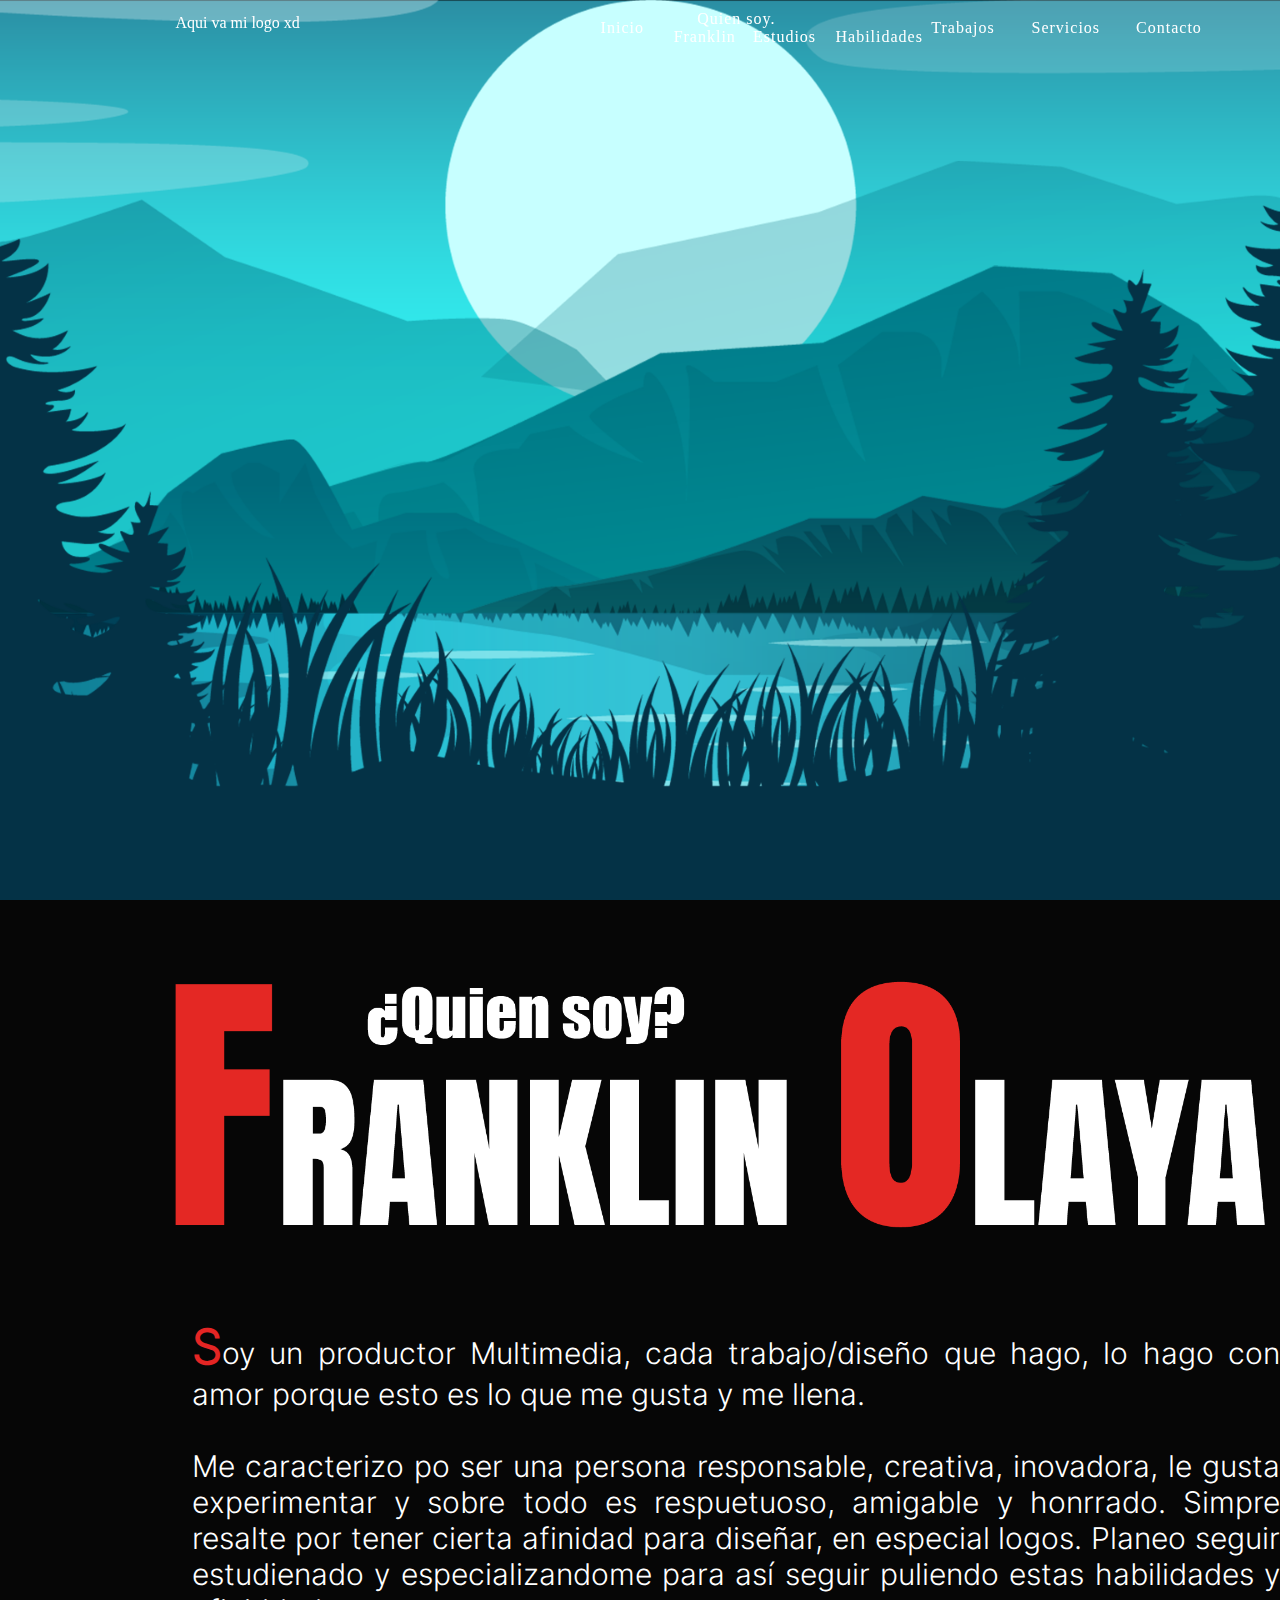
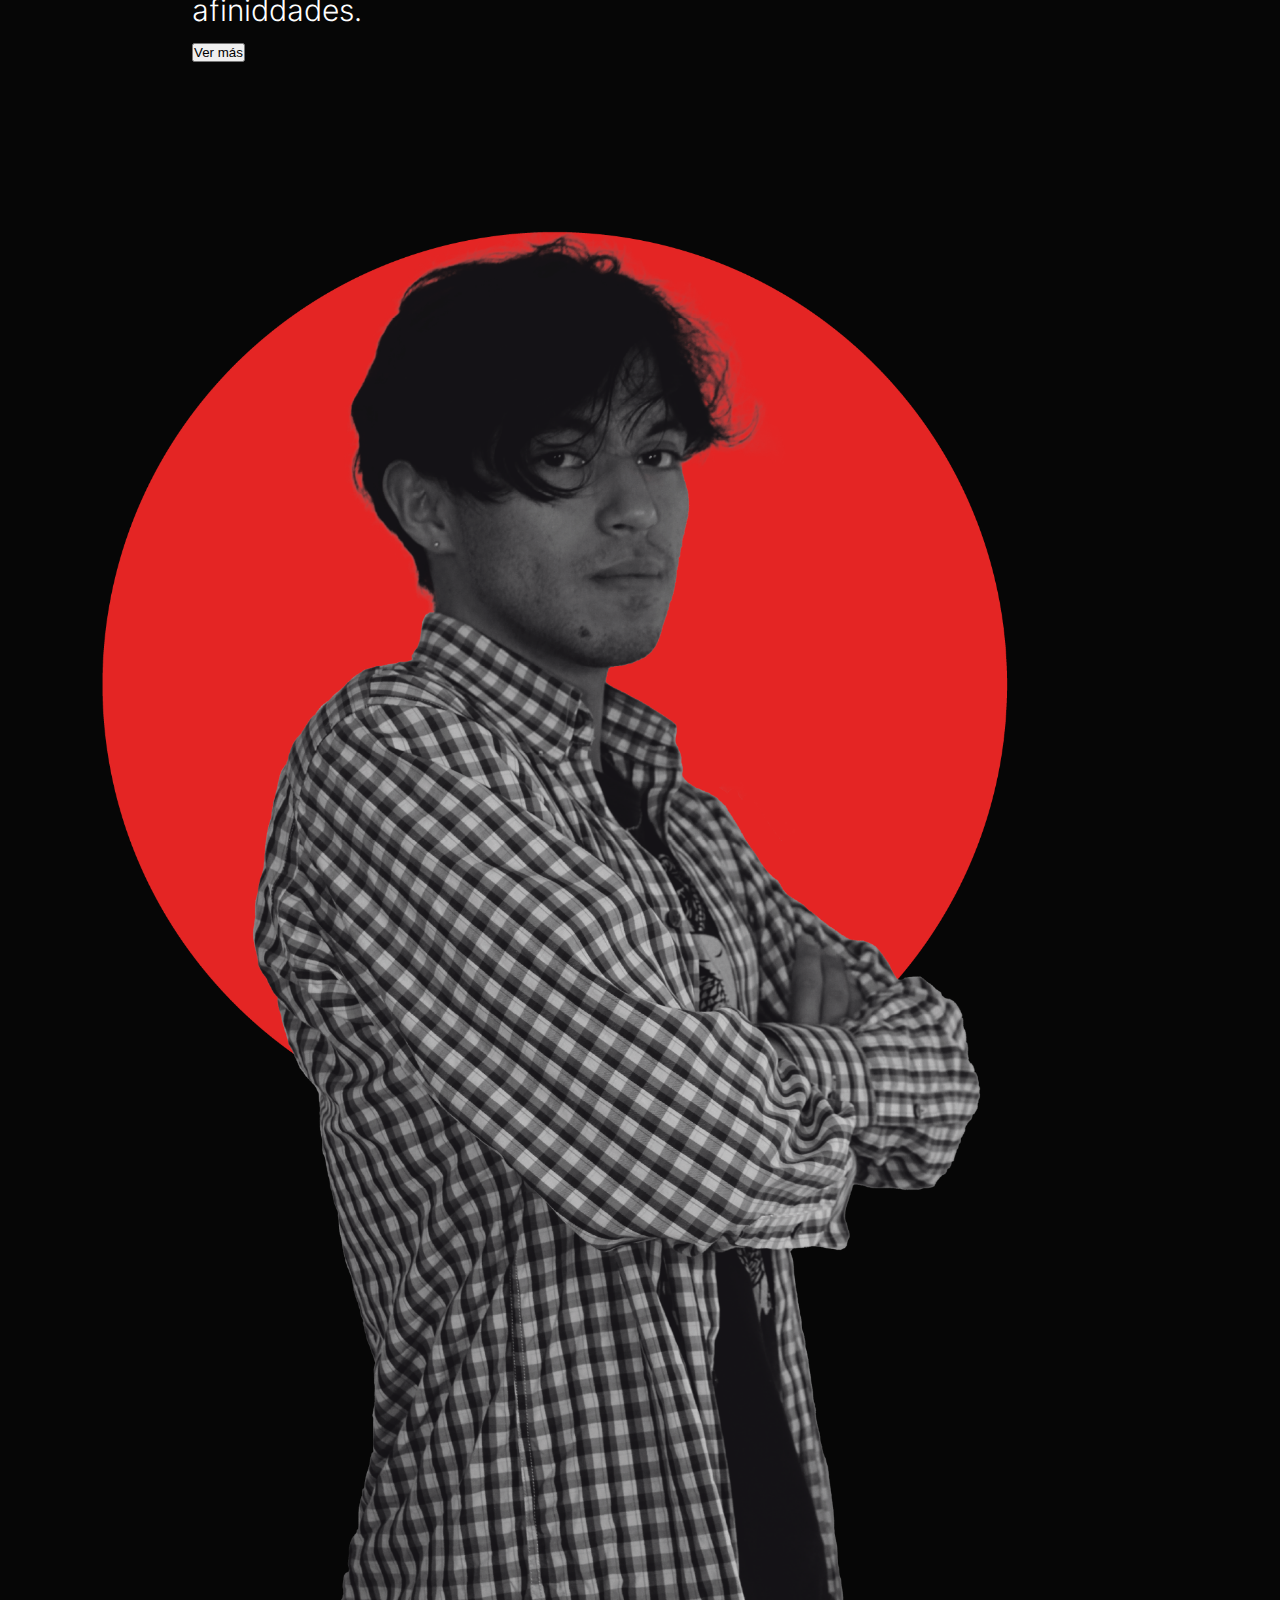
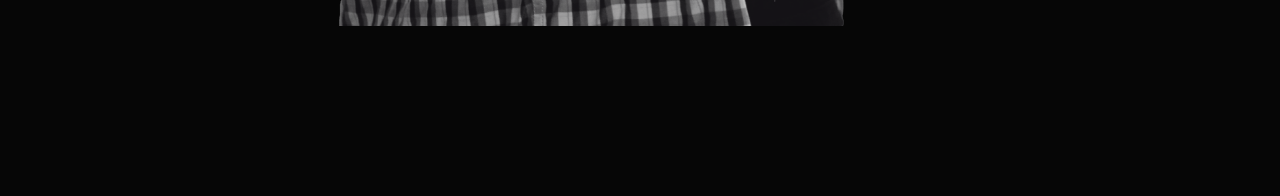
==== index.html @ 3a07d13a "ayudadiosmio" ====
<!doctype html>
<html lang="es">
  <head>
    <meta charset="utf-8">
    <meta name="viewport" content="width=device-width, initial-scale=1">
    <meta http-equiv="X-UA-Compatible" content="IE=edge">
    <title>ImTheKks</title>
    <link href="Css/bootstrap.min.css" rel="stylesheet" >
    <link rel="stylesheet" href="css/style.css">
  </head>
  <body>
    <header id="header">
      <a class="logo" href="">Aqui va mi logo xd</a>
      <nav>
        <ul>
          <li><a href="#inicio">Inicio</a></li>
          <li class="nav-item dropdown">
            <a class="nav-link dropdown-toggle" href="#" role="button" data-bs-toggle="dropdown" aria-expanded="true" style="color: white;">
              Quien soy.
            </a>
            <ul class="dropdown-menu">
              <li><a class="dropdown-item" href="#yo">Franklin</a></li>
              <li><a class="dropdown-item" href="#">Estudios</a></li>
              <li><a class="dropdown-item" href="#">Habilidades</a></li>
            </ul>
          </li>
          <li><a href="">Trabajos</a></li>
          <li><a href="">Servicios</a></li>
          <li><a href="">Contacto</a></li>
        </ul>
      </nav>
    
    </header>
    <section id="inicio">
      <img src="images/1.png" alt="" id="arbol">
      <img src="images/2.png" alt="" id="agua">
      <img src="images/3.png" alt="" id="m1">
      <img src="images/4.png" alt="" id="m2">
      <img src="images/5.png" alt="" id="m3">
      <img src="images/6.png" alt="" id="cielo">
      <img src="images/7.png" alt="" id="fondo">
    </section>
    <article class="row" id="yo">
      <div class="col-xs-12 col-md-7 col-lg-7 yoyo">
        <div class="titulo">
          <img src="images/title.png" alt="" width="105%">
        </div>
        <div class="text">
          <p class="des">
            Soy un productor Multimedia, cada trabajo/diseño que hago, lo hago con amor porque esto es lo que me gusta y me llena. <br><br> Me caracterizo po ser una persona responsable, creativa, inovadora, le gusta experimentar y sobre todo es respuetuoso, amigable y honrrado. Simpre resalte por tener cierta afinidad para diseñar, en especial logos. Planeo seguir estudienado y especializandome para así seguir puliendo estas habilidades y afiniddades.
          </p>
          <span class="ocul" id="oculto">
            <p>
              Amante a los videojuegos, el anime, el hardware, entre otros. En general siento una atracción hacia la cultura geek. Soy lo que se l podría determinar "un friki"
            </p>
          </span>
          <button type="button" class="btn btn-outline-light" id="ocultobtn">Ver más</button>
        </div>
      </div>
      <div class="col-xs-12 col-md-6 col-lg-5 foton">
        <img src="images/yolas.png" alt="" width="76%" class="fyo">
      </div>

      

    </article>
    



    <script src="js/bootstrap.bundle.min.js"></script>
    <script src="js/script.js" ></script>
  </body>
</html>
---- css/style.css ----
*{
    box-sizing: border-box;
    padding: 0;
    margin: 0;
}
body{
    background-color: rgb(6, 6, 6);
    min-height: 100vh;
    overflow-x: hidden; 
}
@font-face {
    font-family: Barlow;
    src: url(../fonts/BarlowSemiCondensed-Regular.ttf);

}
@font-face {
    font-family: Anton;
    src: url(../fonts/Anton-Regular.ttf);
}
@font-face {
    font-family: interextra;
    src: url(../fonts/Inter-ExtraLight.ttf);
}
@font-face {
    font-family: inter;
    src: url(../fonts/Inter-Light.ttf);
}
header{
    position: fixed;
    top: 0;
    left: 0;
    width: 100%;
    z-index: 2000;
    display: flex;
    justify-content: space-around;
    transition: 0.5s;
}
header .logo{
    position: relative;
    color: white;
    text-decoration: none;
    display: flex;
    align-items: center;
    
}
nav{
    display: flex;
    justify-content: center;
    align-items: center;
    margin-top: 0.8%;
    
}
header ul{
    position: relative;
    display: flex;
    justify-content: center;
    align-items: center;
    
    
}
header ul li{
    list-style: none;
    margin-left: 8%;
}
header ul a{
    position: relative;
    margin: 10%;
    text-decoration: none;
    letter-spacing: 1px;
    transition: 0.5s;
    color: white;
}
header.abajo{
    background-color: #1b1b1b;
}
.navbar{
    position: fixed;
    top: 0;
    left: 0;
}
section{
    position: relative;
    width: 100%;
    min-height: 100vh;
    display: flex;
    justify-content: center;
    align-items: center;
    z-index: 1000;
    overflow: hidden;
}
section::before{
    content: '';
    position: absolute;
    bottom: 0;
    left: 0;
    width: 100%;
    height: 150px;
    
    z-index: 10;
}
section img{
    position: absolute;
    top: 0;
    left: 0;
    width: 100%;
    height: 100vh;
    object-fit: cover;
    pointer-events: none;
}
#arbol{
    z-index: 7;
}
#agua{
    z-index: 6;
}
#m1{
    z-index: 5;
}
#m2{
    z-index: 4;
}
#m3{
    z-index: 3;
}
#cielo{
    z-index: 2;
}
#fondo{
    z-index: 1;
}
.yo{
}
.yoyo   {
    margin-top: 5%;
    color: white;
  
}
.titulo{
    display: flex;
    justify-content: center;
    margin-left: 15%;
}
.text{
    margin-left: 15%;
    text-align: justify;
    font-family: inter  ;
    
    font-size: 1.9rem;  
}
.des:first-letter{
    font-size: 3rem;
    color: #E42524;
    font-weight: bold;
}
.foton{
}
.fyo{
    margin: 13% 8%;
}
.ocul{
    display: none;
}
.show{
    display: block;
}
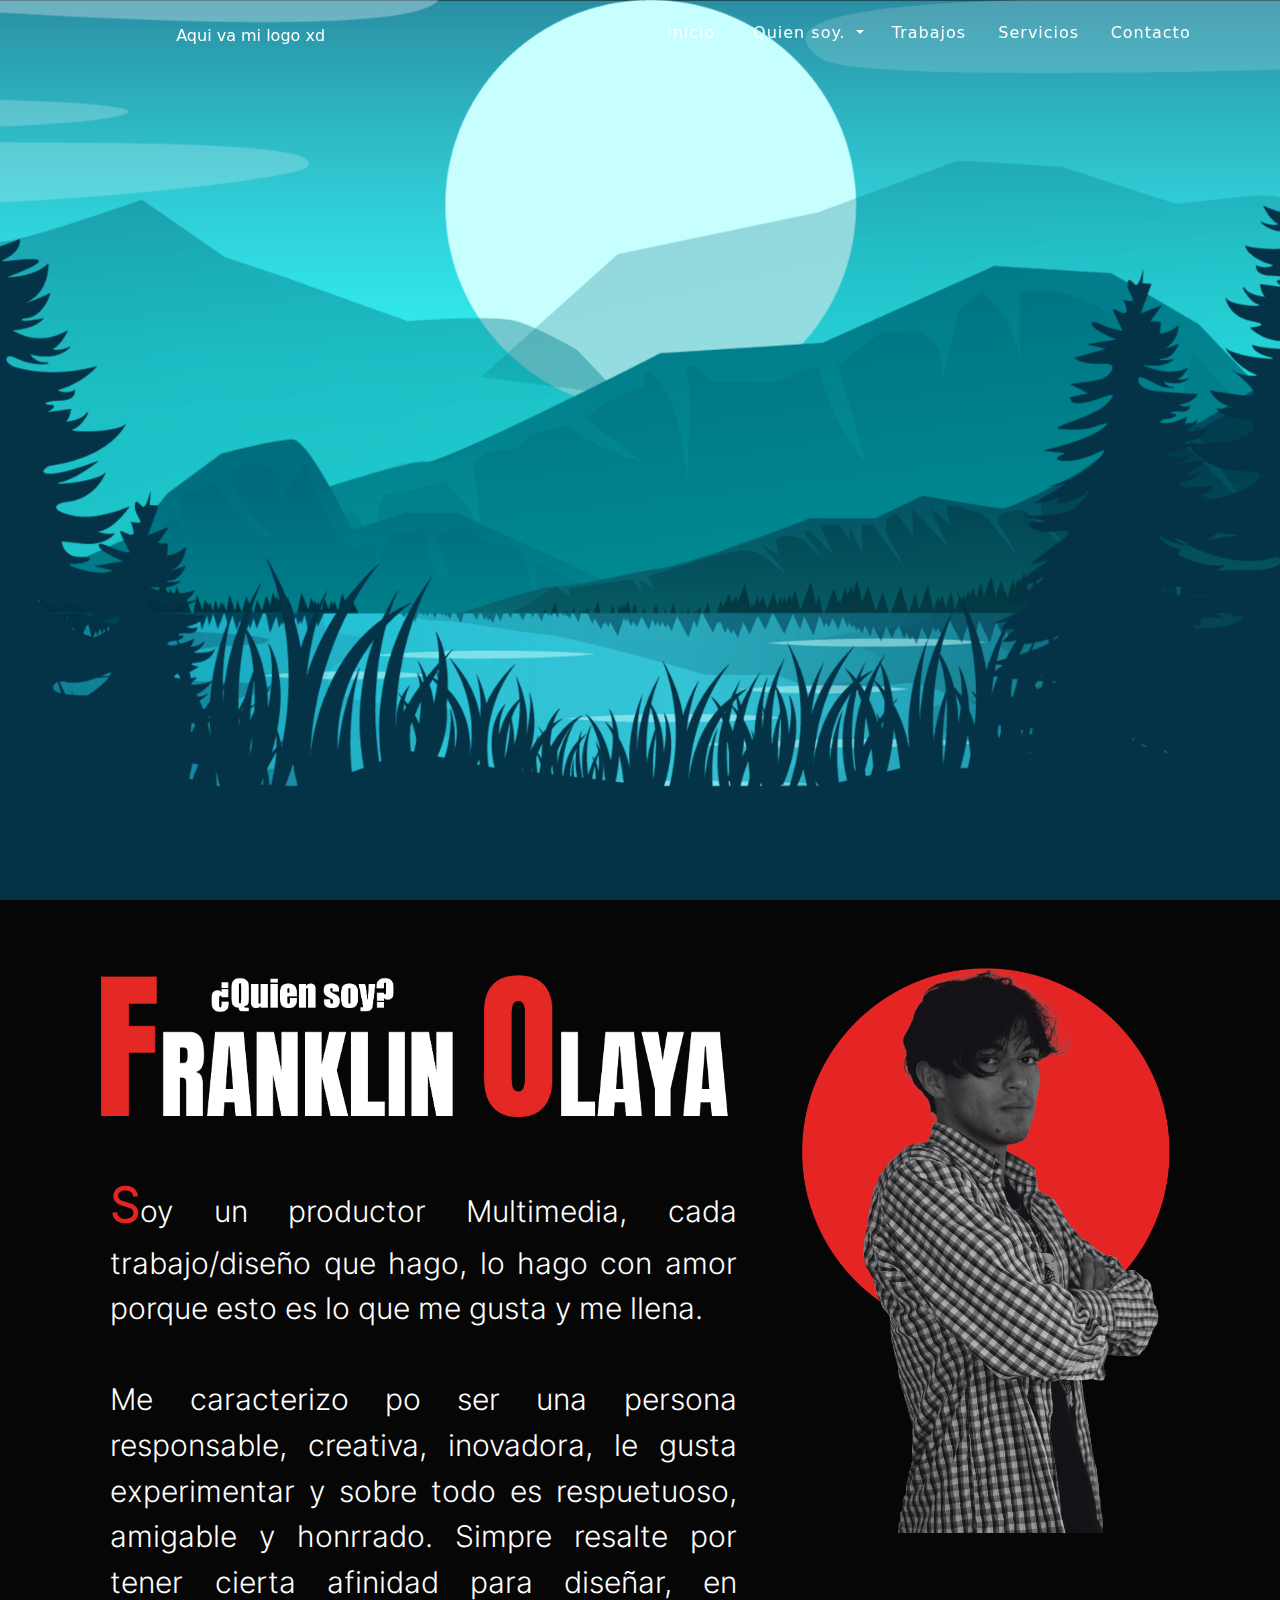
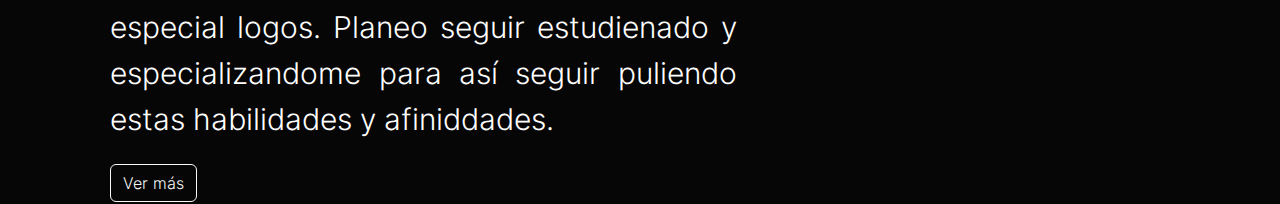
==== commit fe10c49a: "ayuda" ====
--- a/index.html
+++ b/index.html
@@ -5,7 +5,7 @@
     <meta name="viewport" content="width=device-width, initial-scale=1">
     <meta http-equiv="X-UA-Compatible" content="IE=edge">
     <title>ImTheKks</title>
-    <link href="Css/bootstrap.min.css" rel="stylesheet" >
+    <link rel="stylesheet" href="css/bootstrap.min.css">
     <link rel="stylesheet" href="css/style.css">
   </head>
   <body>
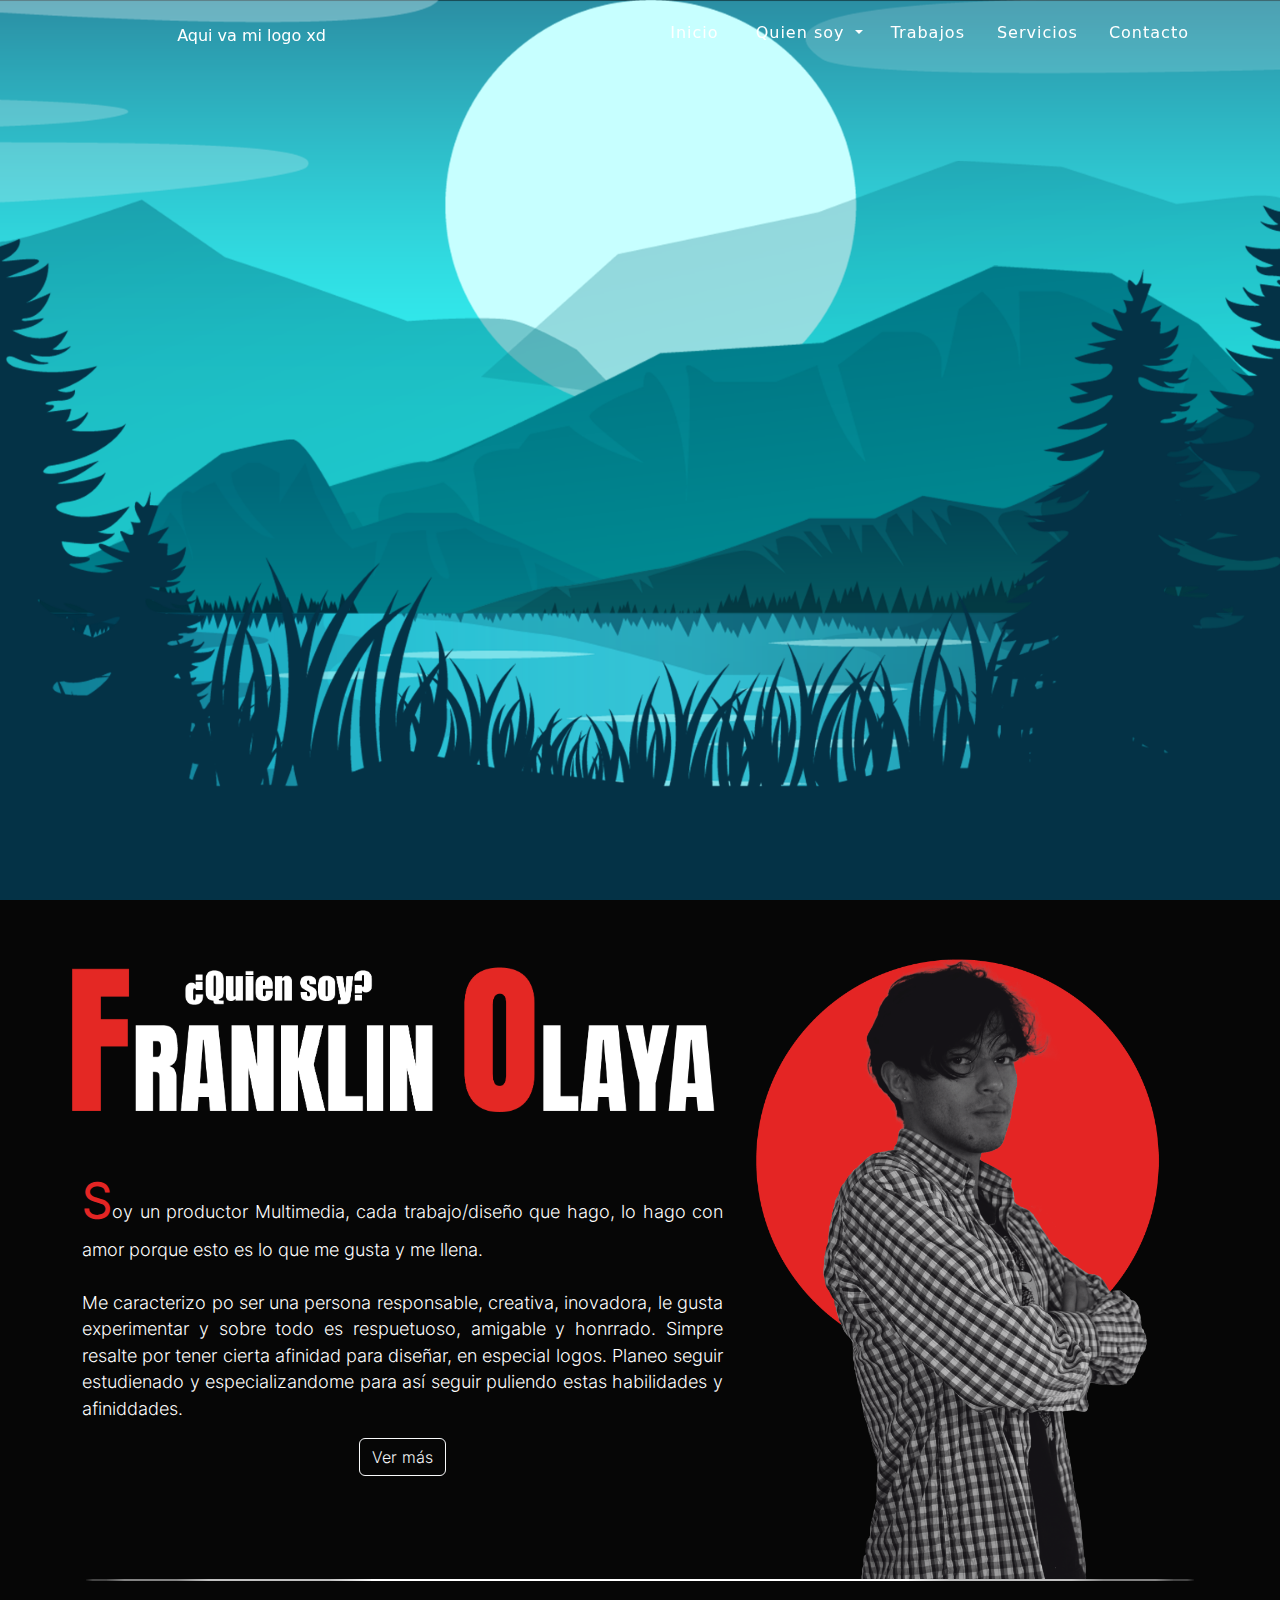
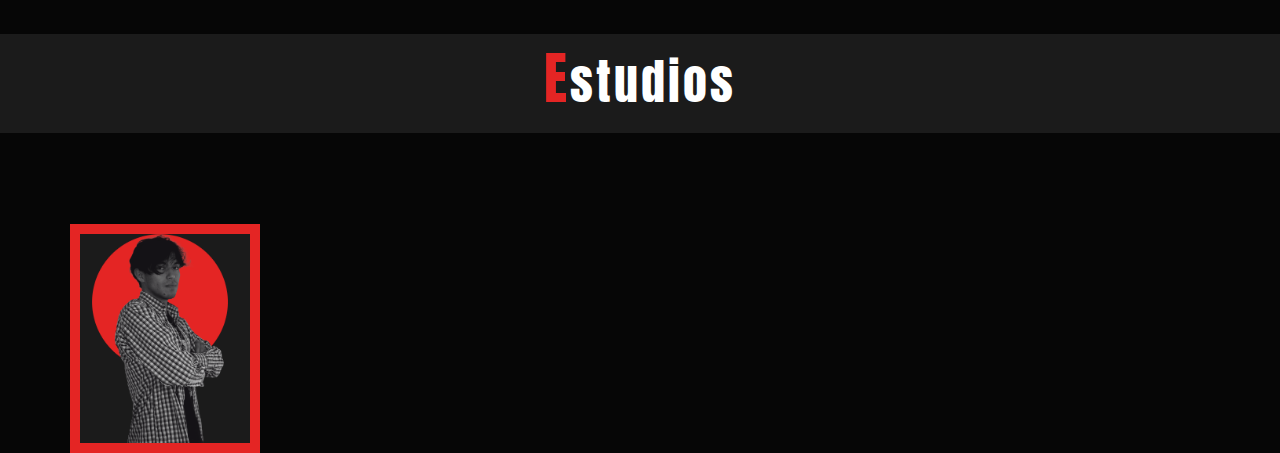
==== commit c1653d27: "v2 del folioporta" ====
--- a/index.html
+++ b/index.html
@@ -16,7 +16,7 @@
           <li><a href="#inicio">Inicio</a></li>
           <li class="nav-item dropdown">
             <a class="nav-link dropdown-toggle" href="#" role="button" data-bs-toggle="dropdown" aria-expanded="true" style="color: white;">
-              Quien soy.
+              Quien soy
             </a>
             <ul class="dropdown-menu">
               <li><a class="dropdown-item" href="#yo">Franklin</a></li>
@@ -40,30 +40,51 @@
       <img src="images/6.png" alt="" id="cielo">
       <img src="images/7.png" alt="" id="fondo">
     </section>
-    <article class="row" id="yo">
-      <div class="col-xs-12 col-md-7 col-lg-7 yoyo">
-        <div class="titulo">
-          <img src="images/title.png" alt="" width="105%">
+    <div class="container">
+      <div>
+        <article class="uno row" id="yo">
+          <div class="col-xs-12 col-md-7 col-lg-7 yoyo">
+            <div class="titulo">
+              <img src="images/title.png" alt="" width="105%">
+            </div>
+            <div class="text">
+              <p class="des">
+                Soy un productor Multimedia, cada trabajo/diseño que hago, lo hago con amor porque esto es lo que me gusta y me llena. <br><br> Me caracterizo po ser una persona responsable, creativa, inovadora, le gusta experimentar y sobre todo es respuetuoso, amigable y honrrado. Simpre resalte por tener cierta afinidad para diseñar, en especial logos. Planeo seguir estudienado y especializandome para así seguir puliendo estas habilidades y afiniddades.
+              </p>
+              <span class="ocul" id="oculto">
+                <p>
+                  Amante a los videojuegos, el anime, el hardware, entre otros. En general siento una atracción hacia la cultura geek. Soy lo que se l podría determinar "un friki"
+                </p>
+              </span>
+              <div class="boton">
+                <button type="button" class="btn btn-outline-light but" id="ocultobtn">Ver más</button>
+              </div>
+            </div>
+          </div>
+            <div class="col-xs-12 col-md-6 col-lg-5 foton">
+              <img src="images/yolas.png" alt="" width="96%" class="fyo">
+            </div>
+          </div>
+          <div class="col-xs12- col-md-12 col-lg-12 linea"></div> 
+        </article>
+       
+    </div>
+    <div>
+      <article class="dos row" id="estudios">
+        <div class="col-xs-12 col-md-12 col-lg-12 doss">
+          <h1 class="estu">Estudios</h1>
         </div>
-        <div class="text">
-          <p class="des">
-            Soy un productor Multimedia, cada trabajo/diseño que hago, lo hago con amor porque esto es lo que me gusta y me llena. <br><br> Me caracterizo po ser una persona responsable, creativa, inovadora, le gusta experimentar y sobre todo es respuetuoso, amigable y honrrado. Simpre resalte por tener cierta afinidad para diseñar, en especial logos. Planeo seguir estudienado y especializandome para así seguir puliendo estas habilidades y afiniddades.
-          </p>
-          <span class="ocul" id="oculto">
-            <p>
-              Amante a los videojuegos, el anime, el hardware, entre otros. En general siento una atracción hacia la cultura geek. Soy lo que se l podría determinar "un friki"
-            </p>
-          </span>
-          <button type="button" class="btn btn-outline-light" id="ocultobtn">Ver más</button>
-        </div>
+      </article>
+      <div class="container">
+        <aside class="row">
+          <div class="col-xs-12 col-md-3 col-lg-2 estudi">
+            <img src="images/yolas.png" alt="" width="100%" class="yojoj">
+          </div>
+        </aside>
       </div>
-      <div class="col-xs-12 col-md-6 col-lg-5 foton">
-        <img src="images/yolas.png" alt="" width="76%" class="fyo">
-      </div>
-
       
-
-    </article>
+    </div>
+    </div>
     
 
 
--- a/css/style.css
+++ b/css/style.css
@@ -138,14 +138,13 @@
 .titulo{
     display: flex;
     justify-content: center;
-    margin-left: 15%;
+
 }
 .text{
-    margin-left: 15%;
     text-align: justify;
     font-family: inter  ;
-    
-    font-size: 1.9rem;  
+    font-size: 1.1rem; 
+    
 }
 .des:first-letter{
     font-size: 3rem;
@@ -153,13 +152,59 @@
     font-weight: bold;
 }
 .foton{
+    display: flex;
+    justify-content: center;
 }
 .fyo{
-    margin: 13% 8%;
+    margin-top: 13%;
 }
 .ocul{
     display: none;
 }
 .show{
     display: block;
-}+}
+.boton{
+    display: flex;
+    justify-content: center;
+}
+.but:hover{
+ background-color:#E42524;
+ color: white;
+}
+.linea {
+    border-top: 2px solid white ;
+    height: 1px;
+    max-width: 100%;
+    border-radius: 100%;
+}
+.doss{
+    margin-top: 4%;
+    display: flex;
+    justify-content: center;
+    align-items: center;
+    height: 11vh;
+    background-color:  #1b1b1b;
+}
+.estu{
+    font-size: 3rem;
+    color: white;
+    font-family: Anton;
+    letter-spacing: 3px;
+}
+.estu::first-letter{
+    color: #E42524;
+    font-size: 3.5rem;
+}
+.foto{
+  
+}
+.estudi{
+    margin-top: 8%;
+    height: 70%;
+    background-color: #1b1b1b;
+    border: 10px solid #E42524;
+}
+.yojojo{
+
+}
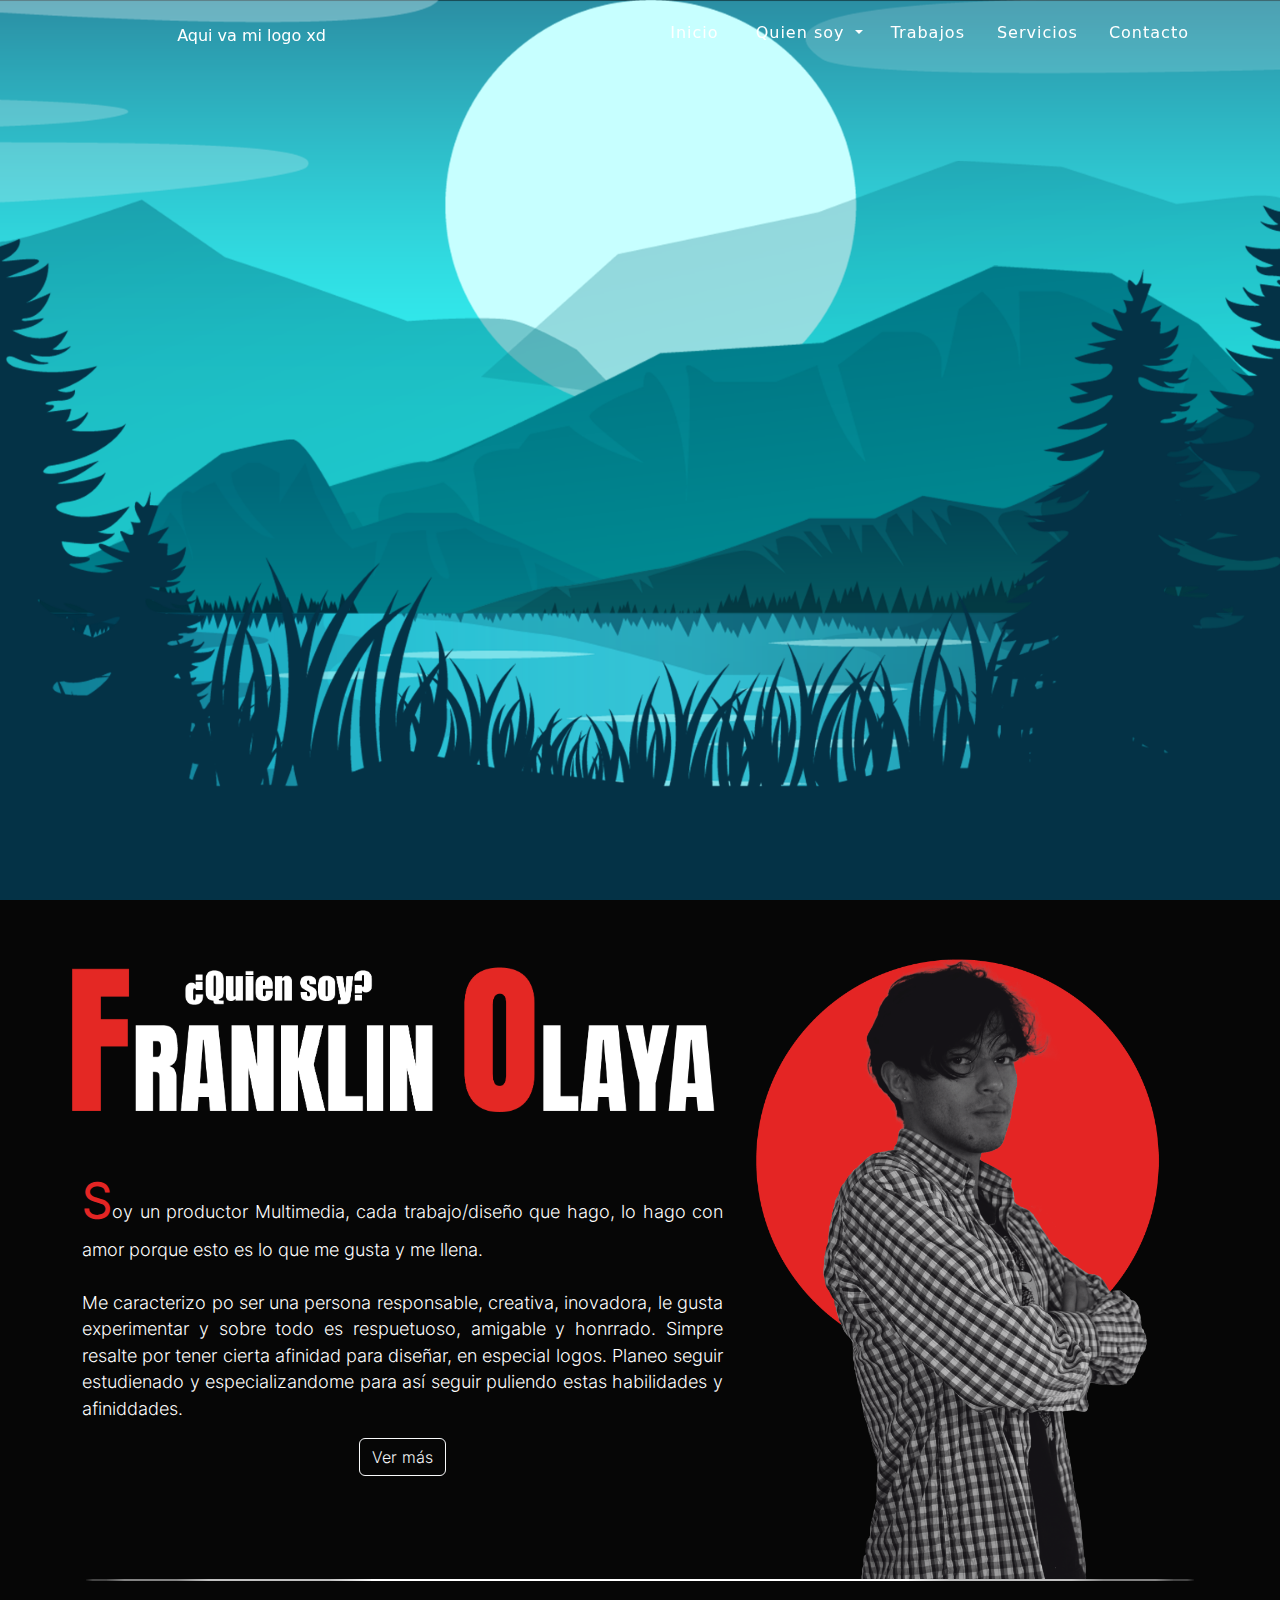
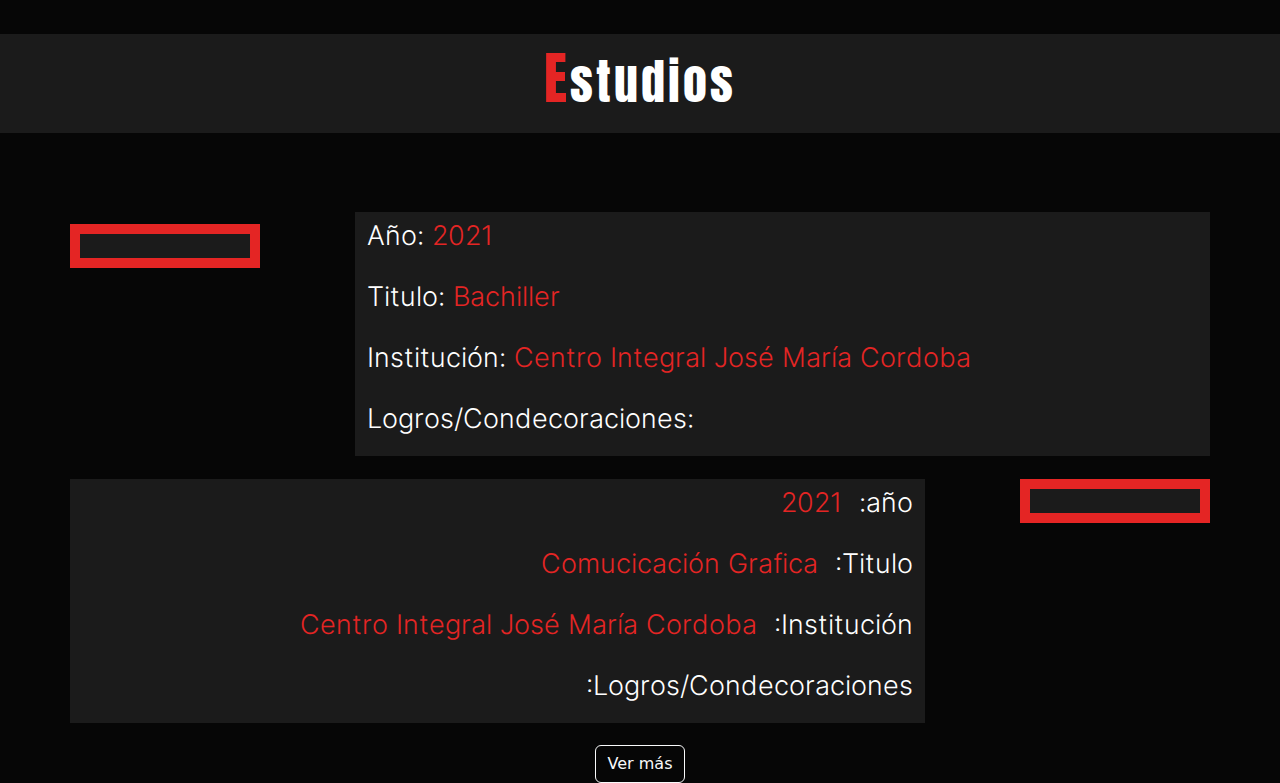
==== commit 0916a471: "Versión 2 folioporta" ====
--- a/index.html
+++ b/index.html
@@ -20,7 +20,7 @@
             </a>
             <ul class="dropdown-menu">
               <li><a class="dropdown-item" href="#yo">Franklin</a></li>
-              <li><a class="dropdown-item" href="#">Estudios</a></li>
+              <li><a class="dropdown-item" href="#estidos">Estudios</a></li>
               <li><a class="dropdown-item" href="#">Habilidades</a></li>
             </ul>
           </li>
@@ -78,9 +78,105 @@
       <div class="container">
         <aside class="row">
           <div class="col-xs-12 col-md-3 col-lg-2 estudi">
-            <img src="images/yolas.png" alt="" width="100%" class="yojoj">
+            <img src="images/fono1.png" alt="" width="100%" class="yojoj">
+          </div>
+          <div class="col-lg-1 a"></div>
+          <div class="col-xs-12 col-md-9 col-lg-9 desc">
+            <div class="cones">
+              <p class="descripcion">Año:</p>
+              <p class="description2">2021</p>
+            </div>
+            <div class="cones">
+              <p class="descripcion">Titulo:</p>
+              <p class="description2">Bachiller</p>
+            </div>
+            <div class="cones">
+              <p class="descripcion">Institución:</p>
+              <p class="description2">Centro Integral José María Cordoba</p>
+            </div>
+            <div class="cones">
+              <p class="descripcion">Logros/Condecoraciones:</p>
+              <p class="description2"></p>
+            </div>
           </div>
         </aside>
+        <aside class="row">
+          <div class="col-xs-12 col-md-9 col-lg-9 desc2">
+            <div class="cones2">
+              <p class="descripcion3">2021</p>
+              <p class="description4">:año</p>
+            </div>
+            <div class="cones2">
+              <p class="descripcion3">Comucicación Grafica</p>
+              <p class="description4">:Titulo</p>
+            </div>
+            <div class="cones2">
+              <p class="descripcion3">Centro Integral José María Cordoba</p>
+              <p class="description4">:Institución</p>
+            </div>
+            <div class="cones2">
+              <p class="descripcion3"></p>
+              <p class="description4">:Logros/Condecoraciones</p>
+            </div>
+          </div>
+          <div class="col-lg-1 a"></div>
+          <div class="col-xs-12 col-md-3 col-lg-2 estudi2">
+            <img src="images/fono1.png" alt="" width="100%" class="yojoj">
+          </div>
+        </aside>
+        <span class="eduno" id="edunop">
+          <aside class="row">
+            <div class="col-xs-12 col-md-3 col-lg-2 estudi3">
+              <img src="images/fono1.png" alt="" width="100%" class="yojoj">
+            </div>
+            <div class="col-lg-1 a"></div>
+            <div class="col-xs-12 col-md-9 col-lg-9 desc3">
+              <div class="cones">
+                <p class="descripcion">Año:</p>
+                <p class="description2">2021</p>
+              </div>
+              <div class="cones">
+                <p class="descripcion">Titulo:</p>
+                <p class="description2">Bachiller</p>
+              </div>
+              <div class="cones">
+                <p class="descripcion">Institución:</p>
+                <p class="description2">Centro Integral José María Cordoba</p>
+              </div>
+              <div class="cones">
+                <p class="descripcion">Logros/Condecoraciones:</p>
+                <p class="description2"></p>
+              </div>
+            </div>
+          </aside>
+          <aside class="row">
+            <div class="col-xs-12 col-md-9 col-lg-9 desc2">
+              <div class="cones2">
+                <p class="descripcion3">2024</p>
+                <p class="description4">:año</p>
+              </div>
+              <div class="cones2">
+                <p class="descripcion3">Tecnologo - Producción Multimedia</p>
+                <p class="description4">:Titulo</p>
+              </div>
+              <div class="cones2">
+                <p class="descripcion3">SENA - Cenigraf</p>
+                <p class="description4">:Institución</p>
+              </div>
+              <div class="cones2">
+                <p class="descripcion3"></p>
+                <p class="description4">:Logros/Condecoraciones</p>
+              </div>
+            </div>
+            <div class="col-lg-1 a"></div>
+            <div class="col-xs-12 col-md-3 col-lg-2 estudi2">
+              <img src="images/fono1.png" alt="" width="100%" class="yojoj">
+            </div>
+          </aside>
+        </span>
+        <div class="boton">
+          <button type="button" class="btn btn-outline-light but2" id="ocultobtn2">Ver más</button>
+        </div>
       </div>
       
     </div>
--- a/css/style.css
+++ b/css/style.css
@@ -208,3 +208,78 @@
 .yojojo{
 
 }
+.desc{
+    background-color: #1b1b1b;
+    margin-top: 7%;
+    margin-left: 
+}
+.descripcion{
+    color: white;
+    font-family: inter;
+    font-size: 1.7rem;
+    margin-top: 0.5%;  
+}
+.description2{
+    font-family: inter;
+    margin-top: 0.5% ;
+    margin-left: 1%;
+    font-size: 1.7rem;
+    color: #E42524;
+}
+.cones{
+    display: flex;
+    align-items: top;
+}
+.desc2{
+    background-color: #1b1b1b;
+    margin-top: 2%;
+}.estudi2{
+    margin-top: 2%;
+    height: 70%;
+    background-color: #1b1b1b;
+    border: 10px solid #E42524;
+}
+.descripcion3{
+    color: #E42524;
+    font-size: 1.7rem;
+    margin-right: 1%;
+    margin-top: 0.5%;
+    font-family: inter;
+}
+.description4{
+    font-family: inter;
+    margin-top: 0.5% ;
+    margin-left: 1%;
+    font-size: 1.7rem;
+    color: white;
+}
+.cones2{
+    display: flex;
+    align-items: top;
+    justify-content: end;
+}
+.desc3{
+    background-color: #1b1b1b;
+    margin-top: 2%;
+    margin-left: 
+}
+.estudi3{
+    margin-top: 2%;
+    height: 70%;
+    background-color: #1b1b1b;
+    border: 10px solid #E42524;
+}
+.eduno{
+    display: none;
+}
+.edusi{
+    display: block;
+}
+.but2{
+    margin-top: 2%;
+}
+.but2:hover{
+   
+    background-color:#E42524;
+    color: white;
+ }
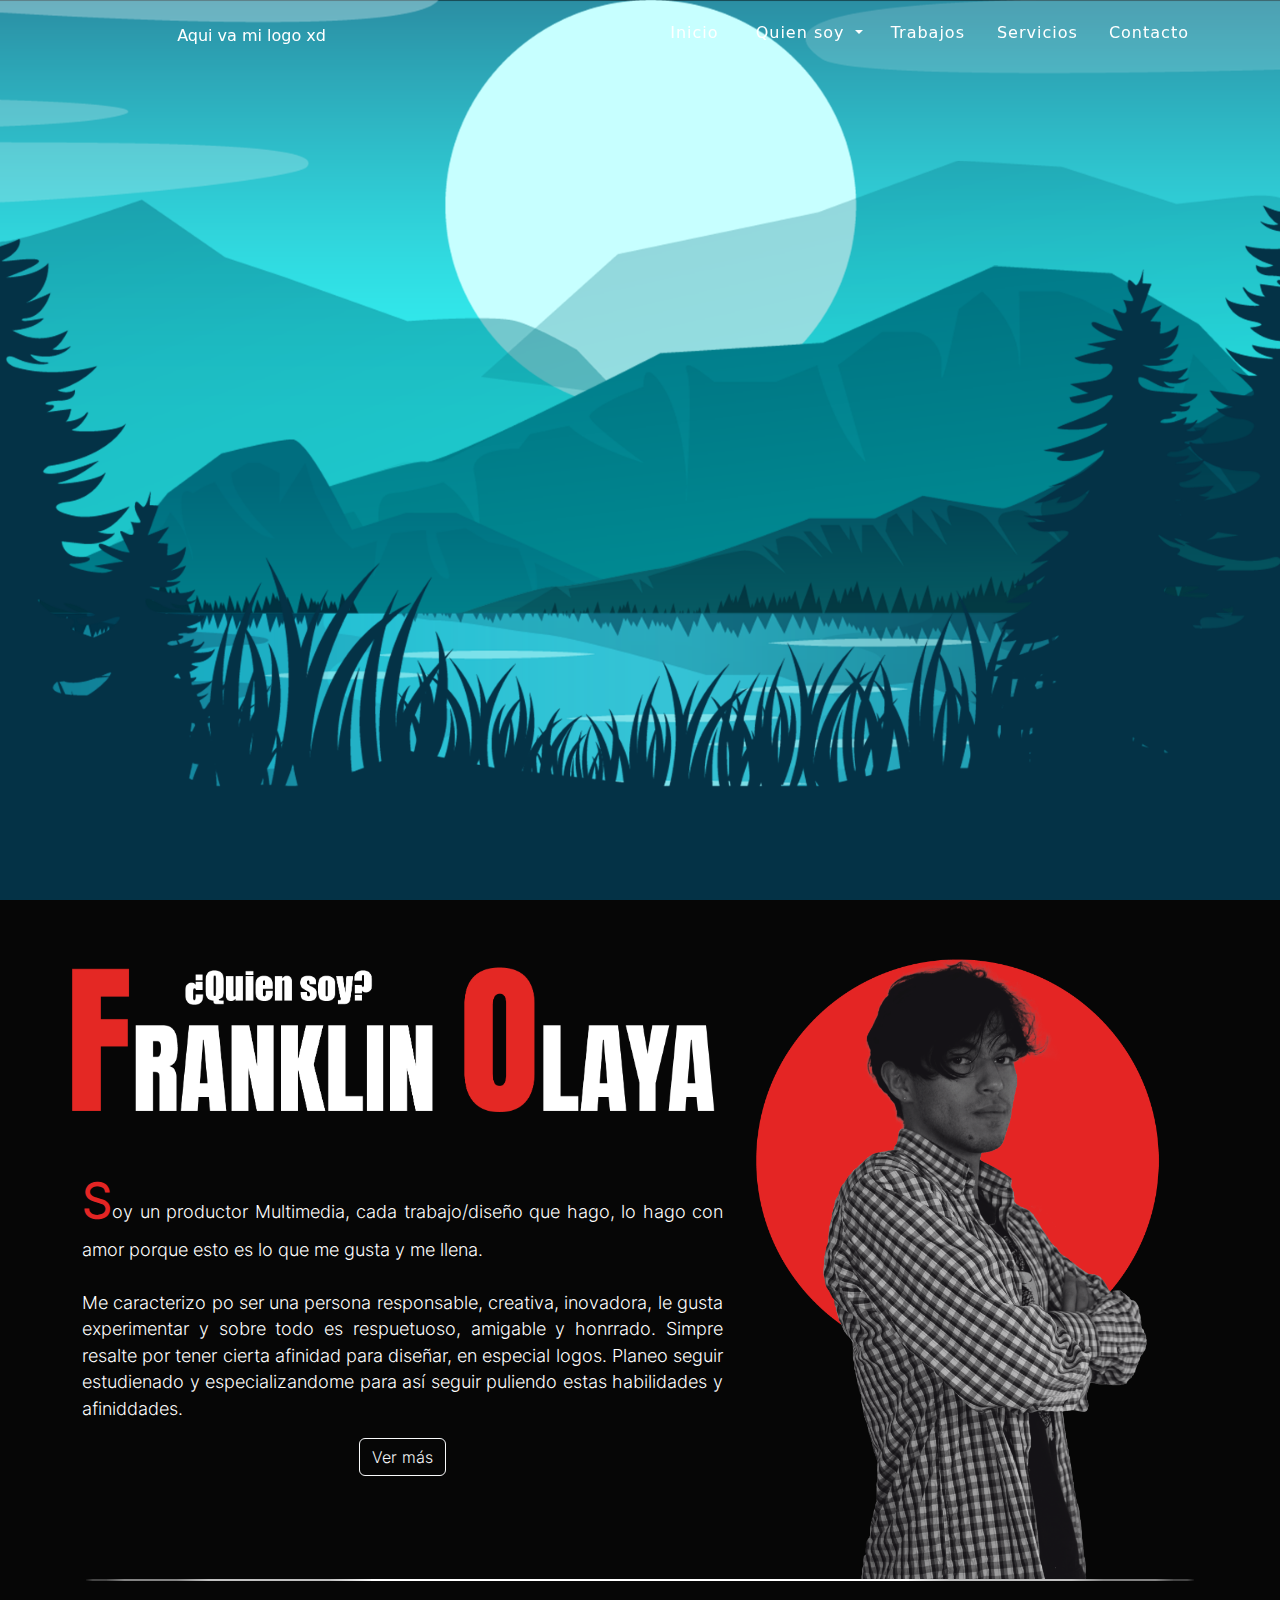
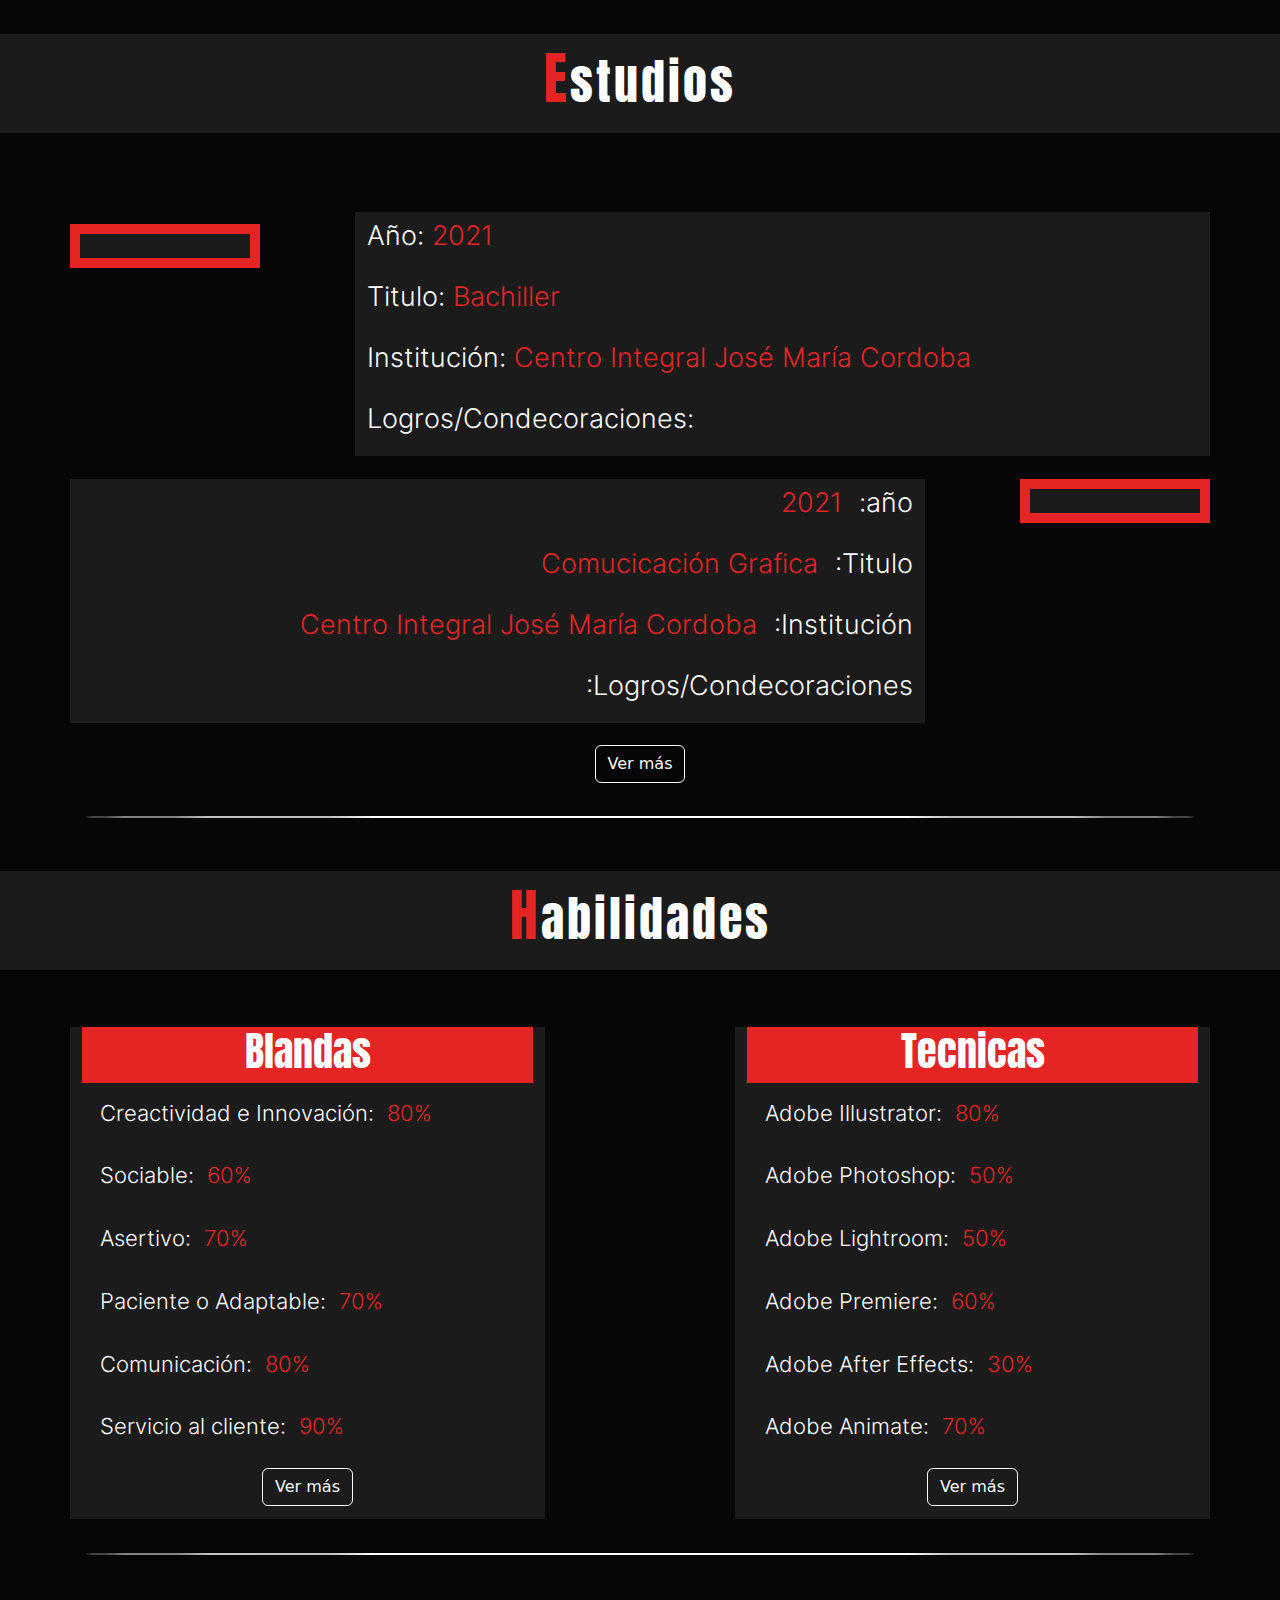
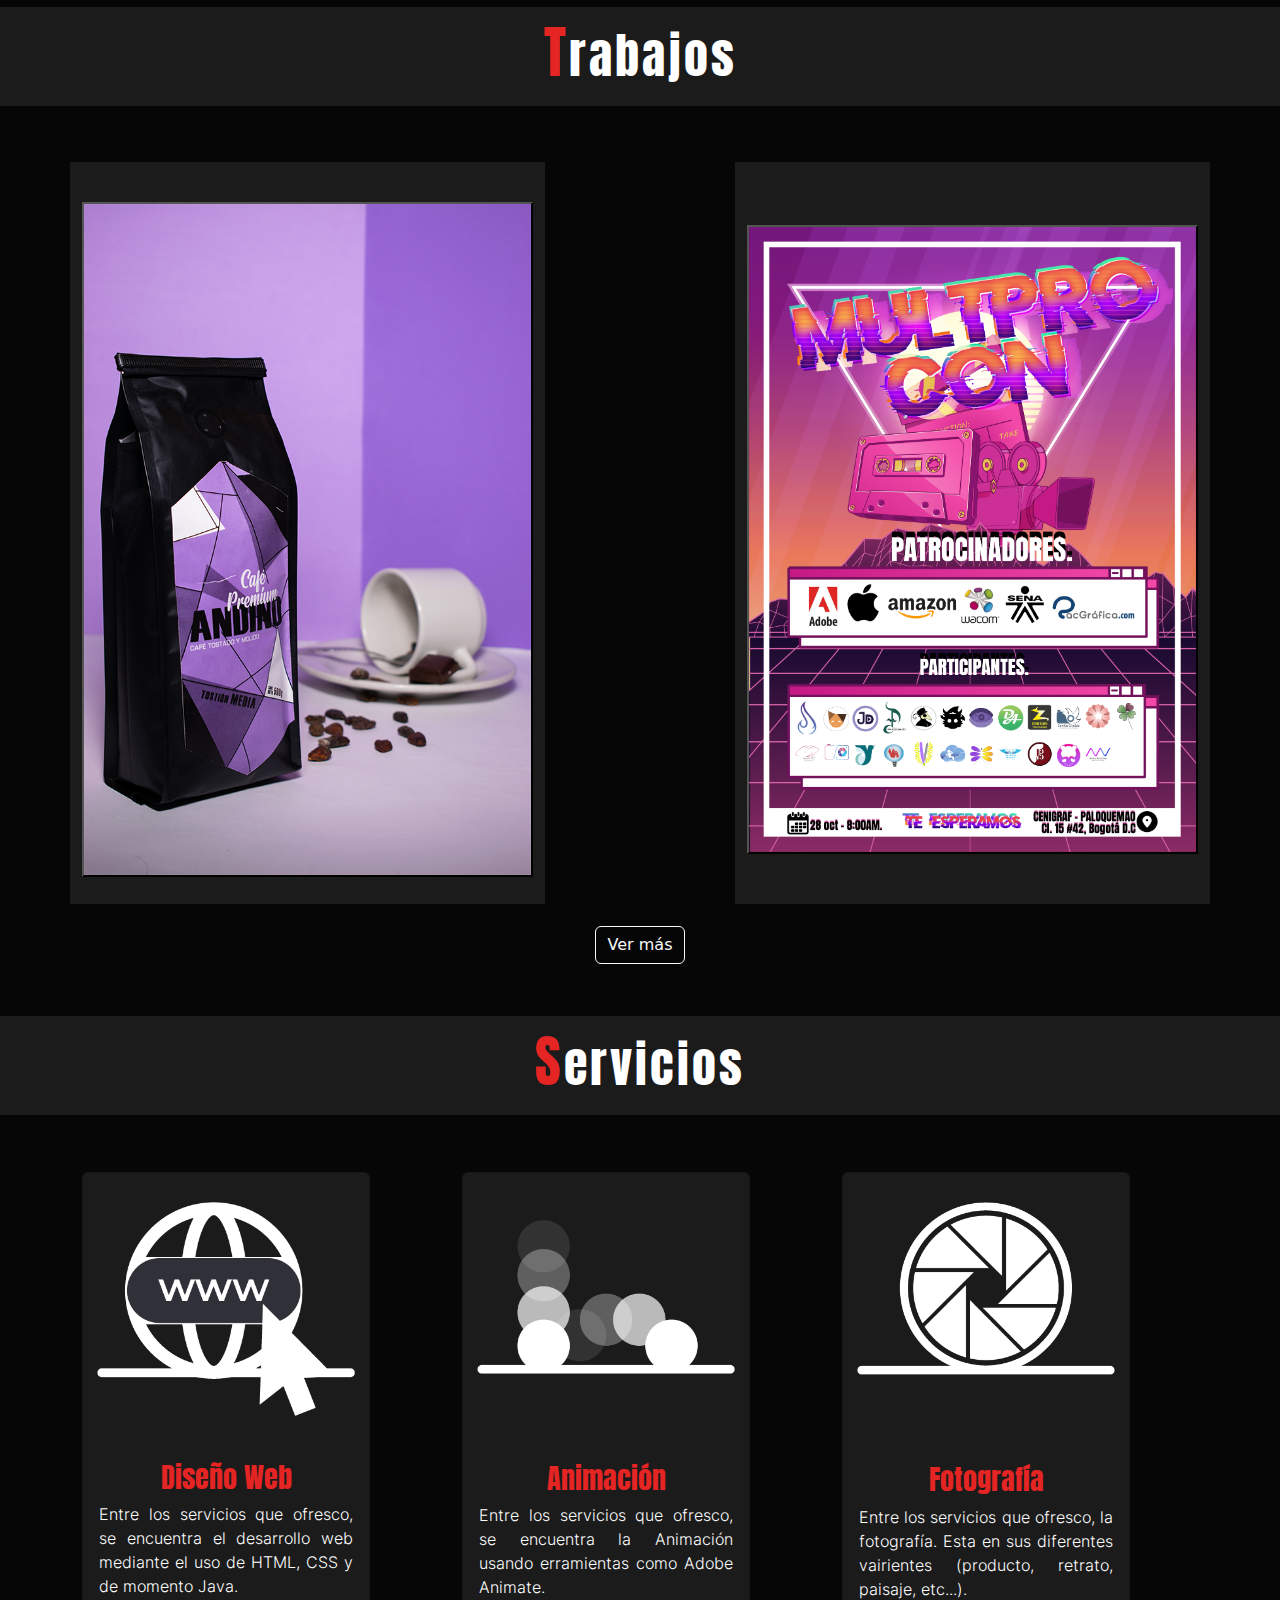
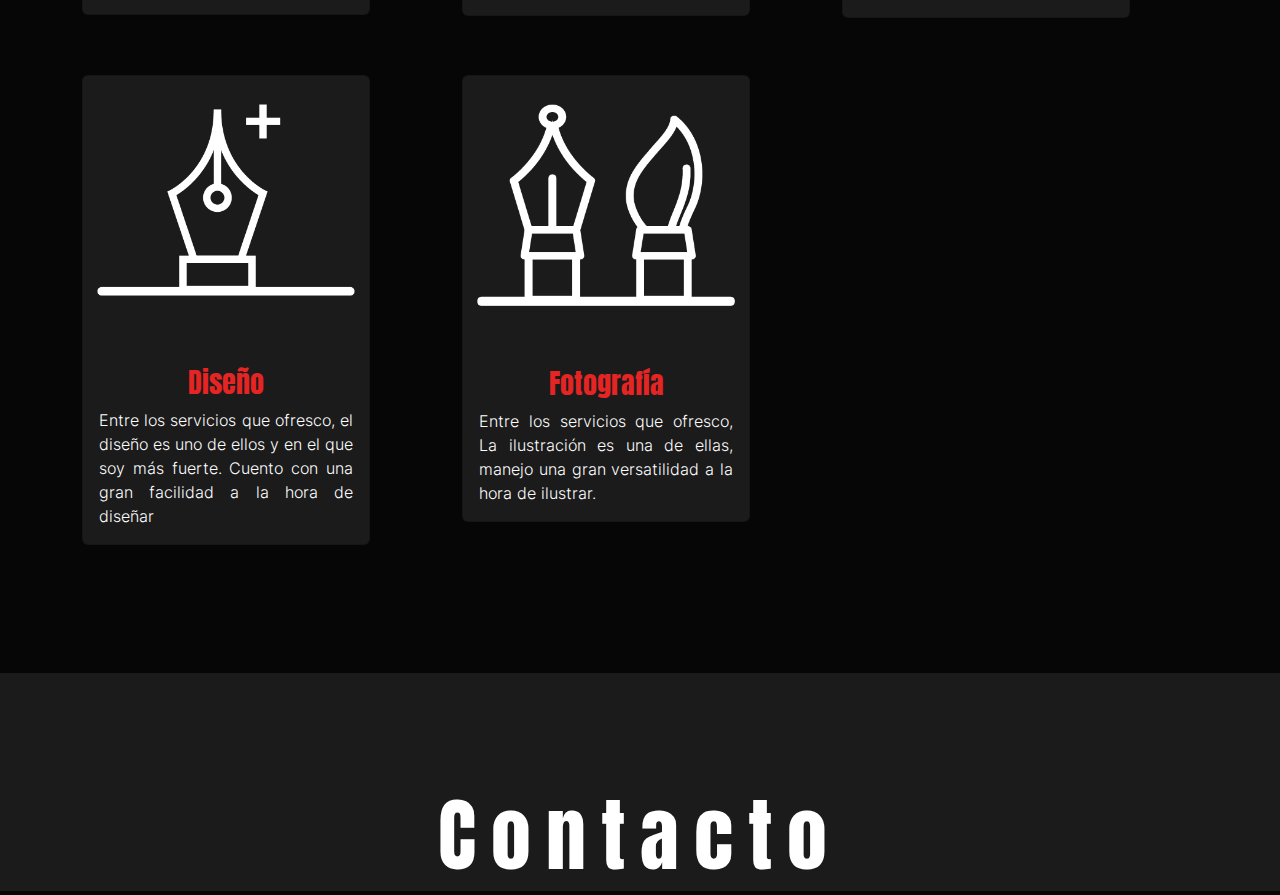
==== commit c584711f: "Ya no se que versión del portafolio es, pero esta quedando bonito... o eso creo." ====
--- a/index.html
+++ b/index.html
@@ -9,9 +9,10 @@
     <link rel="stylesheet" href="css/style.css">
   </head>
   <body>
+    <!-- Inicio del Navbar/menu -->
     <header id="header">
       <a class="logo" href="">Aqui va mi logo xd</a>
-      <nav>
+      <nav class="navbar-expand-lg">
         <ul>
           <li><a href="#inicio">Inicio</a></li>
           <li class="nav-item dropdown">
@@ -20,16 +21,16 @@
             </a>
             <ul class="dropdown-menu">
               <li><a class="dropdown-item" href="#yo">Franklin</a></li>
-              <li><a class="dropdown-item" href="#estidos">Estudios</a></li>
-              <li><a class="dropdown-item" href="#">Habilidades</a></li>
+              <li><a class="dropdown-item" href="#estudios">Estudios</a></li>
+              <li><a class="dropdown-item" href="#habilidades">Habilidades</a></li>
             </ul>
           </li>
-          <li><a href="">Trabajos</a></li>
-          <li><a href="">Servicios</a></li>
-          <li><a href="">Contacto</a></li>
+          <li><a href="#trabajos">Trabajos</a></li>
+          <li><a href="#servicios">Servicios</a></li>
+          <li><a href="#contacto">Contacto</a></li>
         </ul>
       </nav>
-    
+    <!-- Imagenes del Parallaz -->
     </header>
     <section id="inicio">
       <img src="images/1.png" alt="" id="arbol">
@@ -40,48 +41,63 @@
       <img src="images/6.png" alt="" id="cielo">
       <img src="images/7.png" alt="" id="fondo">
     </section>
+    <!-- Primera sección (yo) -->
     <div class="container">
       <div>
         <article class="uno row" id="yo">
           <div class="col-xs-12 col-md-7 col-lg-7 yoyo">
+            <!-- Caja contenedora del titulo que en este caso es una imagen por fines de practicidad -->
             <div class="titulo">
               <img src="images/title.png" alt="" width="105%">
             </div>
+            <!-- Descripción -->
             <div class="text">
               <p class="des">
                 Soy un productor Multimedia, cada trabajo/diseño que hago, lo hago con amor porque esto es lo que me gusta y me llena. <br><br> Me caracterizo po ser una persona responsable, creativa, inovadora, le gusta experimentar y sobre todo es respuetuoso, amigable y honrrado. Simpre resalte por tener cierta afinidad para diseñar, en especial logos. Planeo seguir estudienado y especializandome para así seguir puliendo estas habilidades y afiniddades.
               </p>
+              <!-- SE le añade la etiqueta span para ocultar el texto y desde mediante java volverlo interactivo -->
               <span class="ocul" id="oculto">
                 <p>
                   Amante a los videojuegos, el anime, el hardware, entre otros. En general siento una atracción hacia la cultura geek. Soy lo que se l podría determinar "un friki"
                 </p>
+                <!-- aquí termina la equitea span -->
               </span>
+              <!-- Aquí esta el boton con que haremos visible o invisible el texto y esto se logra con java -->
               <div class="boton">
                 <button type="button" class="btn btn-outline-light but" id="ocultobtn">Ver más</button>
               </div>
             </div>
           </div>
-            <div class="col-xs-12 col-md-6 col-lg-5 foton">
+          <!-- Caja contenedora de la fotografia -->
+            <div class="col-xs-12 col-md-5 col-lg-5 foton">
               <img src="images/yolas.png" alt="" width="96%" class="fyo">
             </div>
           </div>
+          <!-- Esto es basicamente la linea separadora -->
           <div class="col-xs12- col-md-12 col-lg-12 linea"></div> 
         </article>
        
     </div>
+    <!-- Inicio de la segundo sección (Estudios) -->
+    <!-- Titulo de la sección, se deja fuera de caja con clase "container", para que este ocupe el 100% a lo ancho -->
     <div>
       <article class="dos row" id="estudios">
         <div class="col-xs-12 col-md-12 col-lg-12 doss">
           <h1 class="estu">Estudios</h1>
         </div>
       </article>
+      <!-- Inicio de el contnido en la sección "estudios" -->
       <div class="container">
+        <!-- Esta zona se divide en dos, la fotografian y la descripción, a lo largo de toda la sección lo unico que cambia es el orden de estas -->
         <aside class="row">
-          <div class="col-xs-12 col-md-3 col-lg-2 estudi">
+          <!-- Fotografia -->
+          <div class="col-xs-12 col-md-12 col-lg-2 estudi">
             <img src="images/fono1.png" alt="" width="100%" class="yojoj">
           </div>
+          <!-- caja bacia, que funciona como espaciadora -->
           <div class="col-lg-1 a"></div>
-          <div class="col-xs-12 col-md-9 col-lg-9 desc">
+          <!-- Descripción -->
+          <div class="col-xs-12 col-md-12 col-lg-9 desc">
             <div class="cones">
               <p class="descripcion">Año:</p>
               <p class="description2">2021</p>
@@ -100,8 +116,10 @@
             </div>
           </div>
         </aside>
+        <!-- Segunda parte de la sección estudios -->
         <aside class="row">
-          <div class="col-xs-12 col-md-9 col-lg-9 desc2">
+          <!-- Descriopción -->
+          <div class="col-xs-12 col-md-12 col-lg-9 desc2">
             <div class="cones2">
               <p class="descripcion3">2021</p>
               <p class="description4">:año</p>
@@ -119,18 +137,25 @@
               <p class="description4">:Logros/Condecoraciones</p>
             </div>
           </div>
+          <!-- caja espaciadora -->
           <div class="col-lg-1 a"></div>
-          <div class="col-xs-12 col-md-3 col-lg-2 estudi2">
+          <!-- Fotografía -->
+          <div class="col-xs-12 col-md-12 col-lg-2 estudi2">
             <img src="images/fono1.png" alt="" width="100%" class="yojoj">
           </div>
         </aside>
+        <!-- inicio de la etiqueta span para coltar información y hacerla interactiva-->
         <span class="eduno" id="edunop">
+          <!-- inicio de la tercera parte de la sección estudios-->
           <aside class="row">
-            <div class="col-xs-12 col-md-3 col-lg-2 estudi3">
+            <!-- fotografía -->
+            <div class="col-xs-12 col-md-12 col-lg-2 estudi3">
               <img src="images/fono1.png" alt="" width="100%" class="yojoj">
             </div>
+            <!-- caja espacidora -->
             <div class="col-lg-1 a"></div>
-            <div class="col-xs-12 col-md-9 col-lg-9 desc3">
+            <!-- Descrición -->
+            <div class="col-xs-12 col-md-12 col-lg-9 desc3">
               <div class="cones">
                 <p class="descripcion">Año:</p>
                 <p class="description2">2021</p>
@@ -149,8 +174,10 @@
               </div>
             </div>
           </aside>
+          <!-- Inicio de la cuarta parte de la sección estidos-->
           <aside class="row">
-            <div class="col-xs-12 col-md-9 col-lg-9 desc2">
+            <!-- Descripcion -->
+            <div class="col-xs-12 col-md-12 col-lg-9 desc2">
               <div class="cones2">
                 <p class="descripcion3">2024</p>
                 <p class="description4">:año</p>
@@ -168,17 +195,400 @@
                 <p class="description4">:Logros/Condecoraciones</p>
               </div>
             </div>
+            <!-- caja espaciadora -->
             <div class="col-lg-1 a"></div>
-            <div class="col-xs-12 col-md-3 col-lg-2 estudi2">
+            <!-- fotografía -->
+            <div class="col-xs-12 col-md-12 col-lg-2 estudi2">
               <img src="images/fono1.png" alt="" width="100%" class="yojoj">
             </div>
           </aside>
+          <!-- aqui termina la eqiquta span -->
+        </span>
+        <!-- Boton para ocultar y mostrar contenido -->
+        <div class="boton">
+          <button type="button" class="btn btn-outline-light but2" id="ocultobtn2">Ver más</button>
+        </div>
+        <!-- linea separadora -->
+        <div class="col-xs12- col-md-12 col-lg-12 linea2"></div>
+      </div>
+      <!-- inicio de la sección "habilidades" -->
+      <article class="dos row" id="Habilidades">
+        <!-- Titulo que se encutra fuera de caja con clase container -->
+        <div class="col-xs-12 col-md-12 col-lg-12 doss">
+          <h1 class="estu">Habilidades</h1>
+        </div>
+      </article>
+      <div class="container" id="habilidades">
+        <aside class="row habili">
+          <div class="col-xs-12 col-md-12 col-lg-5 cajash">
+            <!-- Titulo de la caja -->
+            <div class="htitu">
+              <h1>Blandas</h1>
+            </div>
+            <!-- Lista de ahbilidades -->
+            <div class="conesh">
+              <p class="descripcioh">Creactividad e Innovación:</p>
+              <p class="descriptionh">80%</p>
+            </div>
+            <div class="conesh">
+              <p class="descripcioh">Sociable:</p>
+              <p class="descriptionh">60%</p>
+            </div>
+            <div class="conesh">
+              <p class="descripcioh">Asertivo:</p>
+              <p class="descriptionh">70%</p>
+            </div>
+            <div class="conesh">
+              <p class="descripcioh">Paciente o Adaptable:</p>
+              <p class="descriptionh">70%</p>
+            </div>
+            <div class="conesh">
+              <p class="descripcioh">Comunicación:</p>
+              <p class="descriptionh">80%</p>
+            </div>
+            <div class="conesh">
+              <p class="descripcioh">Servicio al cliente:</p>
+              <p class="descriptionh">90%</p>
+            </div>
+            <!-- etiqueta span para ocultar parte del contenido y hacerlo visible con un boton -->
+            <span class="habilin" id="habilino">
+              <div class="conesh">
+                <p class="descripcioh">Inteligencia emocional:</p>
+                <p class="descriptionh">80%</p>
+              </div>
+              <div class="conesh">
+                <p class="descripcioh">Productividad:</p>
+                <p class="descriptionh">90%</p>
+              </div>
+              <div class="conesh">
+                <p class="descripcioh">Fluidez verbal:</p>
+                <p class="descriptionh">50%</p>
+              </div>
+              <div class="conesh">
+                <p class="descripcioh">Puntualidad:</p>
+                <p class="descriptionh">70%</p>
+              </div>
+              <div class="conesh">
+                <p class="descripcioh">Responsable:</p>
+                <p class="descriptionh">100%</p>
+              </div>
+              <!-- aquí termina la etiqueta span -->
+            </span>
+            <!-- boton para ocultar contenido -->
+            <div class="boton bm">
+              <button type="button" class="btn btn-outline-light but2" id="ocultobtn3">Ver más</button>
+            </div>
+          </div>
+          <!-- Caja separadora -->
+          <div class="col-lg-2"></div>
+          <!-- Aqui inicia la segunda caja de habilidades "tecnicas" -->
+          <div class="col-xs-12 col-md-12 col-lg-5 cajash">
+            <!-- Titulo de la caja -->
+            <div class="htitu">
+              <h1>Tecnicas</h1>
+            </div>
+            <!-- Lista de habilidades -->
+            <div class="conesh">
+              <p class="descripcioh">Adobe Illustrator:</p>
+              <p class="descriptionh">80%</p>
+            </div>
+            <div class="conesh">
+              <p class="descripcioh">Adobe Photoshop:</p>
+              <p class="descriptionh">50%</p>
+            </div>
+            <div class="conesh">
+              <p class="descripcioh">Adobe Lightroom:</p>
+              <p class="descriptionh">50%</p>
+            </div>
+            <div class="conesh">
+              <p class="descripcioh">Adobe Premiere:</p>
+              <p class="descriptionh">60%</p>
+            </div>
+            <div class="conesh">
+              <p class="descripcioh">Adobe After Effects:</p>
+              <p class="descriptionh">30%</p>
+            </div>
+            <div class="conesh">
+              <p class="descripcioh">Adobe Animate:</p>
+              <p class="descriptionh">70%</p>
+            </div>
+            <!-- etiqueta span para ocultar parte del contenido y hacerlo visible con un boton -->
+            <span class="habilin" id="habilitno">
+              <div class="conesh">
+                <p class="descripcioh">Html:</p>
+                <p class="descriptionh">70%</p>
+              </div>
+              <div class="conesh">
+                <p class="descripcioh">Css:</p>
+                <p class="descriptionh">70%</p>
+              </div>
+              <div class="conesh">
+                <p class="descripcioh">Visual Code Studio:</p>
+                <p class="descriptionh">80%</p>
+              </div>
+              <div class="conesh">
+                <p class="descripcioh">Adobe Audition:</p>
+                <p class="descriptionh">40%</p>
+              </div>
+              <div class="conesh">
+                <p class="descripcioh">Adobe XD:</p>
+                <p class="descriptionh">60%</p>
+              </div>
+              <!-- aquí termina la etiqueta span -->
+            </span>
+            <!-- boton para ocultar contenido -->
+            <div class="boton bm">
+              <button type="button" class="btn btn-outline-light but2" id="ocultobtn4">Ver más</button>
+            </div>
+          </div>
+          
+        </aside>
+        <div class="col-xs12- col-md-12 col-lg-12 linea2"></div>
+      </div>
+      <!-- Linea separadora -->
+      
+      <!-- Aqui termina la sección de habilidades -->
+      <!-- aquí inicia la sección de trabajos -->
+      <article class="dos row" id="trabajos">
+        <!-- Titulo que se encutra fuera de caja con clase container -->
+        <div class="col-xs-12 col-md-12 col-lg-12 doss">
+          <h1 class="estu">Trabajos</h1>
+        </div>
+      </article>
+      <!-- Inicio caja de proyectos -->
+      <div class="container">
+        <div class="row traba">
+          <!-- Primer trabajo -->
+          <div class="col-xs-12 col-md-12 col-lg-5 trabas">
+            <div class="trabas2">
+              <button class="mod" id="botonmodal">
+                <img src="images/cafefoto.jpg" alt="" width="100%">
+              </button>
+              <!-- ventana modal -->
+              <div class="vmodal" id="vmodal">
+                <div class="vmodal_container">
+                  <div class="vmodal_title">
+                    <h1 class="vmti">Fotografía - Cafe</h1>
+                  </div>
+                  <div class="vmodal-des">
+                    <p class="vmtext">
+                      Fotografía tomada en clase, en esta se juega con los colores del producto y el concepto del grano de cafe, dando a entender que este es cafe puro.
+                    </p>
+                    <div class="mimg">
+                      <img src="images/cafefoto.jpg" class="modal_img" width="40%" alt="">
+                    </div>
+                    <button type="button" class="btn btn-outline-light but5" id="ocultobtn6">cerrar</button>
+                  </div>
+                </div>
+              </div>
+            </div>
+          </div>
+          <!-- caja separadora -->
+          <div class="col-lg-2"></div>
+          <!-- segundo trabajo -->
+          <div class="col-xs-12 col-md-12 col-lg-5 trabas">
+            <div class="trabas2">
+              <button class="mod" id="botonmodal2">
+                <img src="images/mulpro.png" alt="" width="100%">
+              </button>
+              <!-- ventana modal -->
+              <div class="vmodal2" id="vmodal2">
+                <div class="vmodal_container">
+                  <div class="vmodal_title">
+                    <h1 class="vmti">Poster - MultProd</h1>
+                  </div>
+                  <div class="vmodal-des">
+                    <p class="vmtext">
+                      Afiche realizado en clase para una convención de producción multimedia.
+                      <br>
+                      Con este poster se buscaba insertivar a la gente a asistir al evento.
+                    </p>
+                    <div class="mimg">
+                      <img src="images/mulpro.png" class="modal_img" width="40%" alt="">
+                    </div>
+                    <button type="button" class="btn btn-outline-light but5" id="ocultobtn7">cerrar</button>
+                  </div>
+                </div>
+              </div>
+            </div>
+          </div>
+         
+        </div>
+        <!-- aqui inicia el apn que oculta las cosas -->
+        <span class="trabano" id="trabanop">
+          <div class="row traba2">
+            <!-- Tercer trabajo -->
+            <div class="col-xs-12 col-md-5 col-lg-2 trabas">
+              <div class="trabas2">
+                <button class="mod" id="botonmodal3">
+                  <img src="images/lamagia.png" alt="" width="100%" height="200%">
+                </button>
+                <!-- ventana modal -->
+                <div class="vmodal2" id="vmodal3">
+                  <div class="vmodal_container">
+                    <div class="vmodal_title">
+                      <h1 class="vmti">Poster - LaMagia</h1>
+                    </div>
+                    <div class="vmodal-des">
+                      <p class="vmtext">
+                        Poster realizado en clase para una marca ficticia de jabon en polvo para ropa negra.
+                        <br>
+                        Con este poster se buscaba llegar a un publico más joven a la ves que se manejaba un concepto distinto al habitual.
+                      </p>
+                      <div class="mimg">
+                        <img src="images/lamagia.png" class="modal_img" width="40%" alt="">
+                      </div>
+                      <button type="button" class="btn btn-outline-light but5" id="ocultobtn8">cerrar</button>
+                    </div>
+                  </div>
+                </div>
+              </div>
+            </div>
+            <!-- caja separadora -->
+            <div class="col-md-2 col-lg-3"></div>
+            <!-- quinto trabajo -->
+            <div class="col-xs-12 col-md-5 col-lg-2 trabas">
+              <div class="trabas2">
+                <button class="mod" id="botonmodal4">
+                  <img src="images/choco.png" alt="" width="100%" height="200%">
+                </button>
+                <!-- ventana modal -->
+                <div class="vmodal2" id="vmodal4">
+                  <div class="vmodal_container">
+                    <div class="vmodal_title">
+                      <h1 class="vmti">Brief - Chocolate Andino </h1>
+                    </div>
+                    <div class="vmodal-des">
+                      <p class="vmtext">
+                        Brief realizado para la clase de fotografía.
+                        <br>
+                        Con este brief se buscaba especificar el publico objetivo, concepto, estrategia, entre otros de en este caso la marca/fabrica de chocolate "Chocolate Andino".
+                      </p>
+                      <div class="mimg">
+                        <img src="images/choco.png" class="modal_img" width="40%" alt="">
+                      </div>
+                      <button type="button" class="btn btn-outline-light but5" id="ocultobtn9">cerrar</button>
+                    </div>
+                  </div>
+                </div>
+              </div>
+            </div>
+            <!-- caja separadora -->
+            <div class="col-lg-3"></div>
+            <!-- sexto trabajo -->
+            <div class="col-xs-12 col-md-12 col-lg-2 trabass">
+              <div class="trabas3">
+                <button class="mod">
+                  <img src="images/LogoWt_1.png" alt="" width="100%" height="200%">
+                </button>
+              </div>
+            </div>
+          </div>
         </span>
         <div class="boton">
-          <button type="button" class="btn btn-outline-light but2" id="ocultobtn2">Ver más</button>
+          <button type="button" class="btn btn-outline-light but2" id="ocultobtn5">Ver más</button>
         </div>
       </div>
       
+         
+    </div>
+      <article class="dos row" id="servicios">
+        <!-- Titulo que se encutra fuera de caja con clase container -->
+        <div class="col-xs-12 col-md-12 col-lg-12 doss">
+          <h1 class="estu">Servicios</h1>
+        </div>
+      </article>
+      <!-- Inicio de la sección de servicios -->
+      <div class="container olasss">
+        <div class="row">
+          <!-- Primer servicio -->
+          <div class="col-xs-12 col-md-5 col-lg-3  servi">
+            <div class="card" style="width: 18rem; background-color: #1b1b1b;">
+              <div class="conimg">
+                <img src="images/web.png" class="card-img-top" alt="...">
+              </div>
+              <div class="card-body">
+                <h3 class="card-title tcard">Diseño Web</h3>
+                <p class="card-text servi1">Entre los servicios que ofresco, se encuentra el desarrollo web mediante el uso de HTML, CSS y de momento Java.</p>
+              </div>
+            </div>
+          </div>
+          <!-- Caja separadora -->
+          <div class="col-md-2 col-lg-1"></div>
+          <!-- Segundo servicio -->
+          <div class="col-xs-12 col-md-5 col-lg-3  servi">
+            <div class="card" style="width: 18rem; background-color: #1b1b1b;">
+              <div class="conimg">
+                <img src="images/animacion.png" class="card-img-top ima1" alt="...">
+              </div>
+              <div class="card-body carta">
+                <h3 class="card-title tcard">Animación</h3>
+                <p class="card-text servi1">Entre los servicios que ofresco, se encuentra la Animación usando erramientas como Adobe Animate.</p>
+              </div>
+            </div>
+          </div>
+          <!-- caja separadora -->
+          <div class="col-lg-1"></div>
+          <!-- tercer servicio -->
+          <div class="col-xs-12 col-md-5 col-lg-3  servi">
+            <div class="card" style="width: 18rem; background-color: #1b1b1b;">
+              <div class="conimg">
+                <img src="images/foto.png" class="card-img-top" alt="...">
+              </div>
+              <div class="card-body carta">
+                <h3 class="card-title tcard">Fotografía</h3>
+                <p class="card-text servi1">Entre los servicios que ofresco, la fotografía. Esta en sus diferentes vairientes (producto, retrato, paisaje, etc...).</p>
+              </div>
+            </div>
+          </div>
+          <!-- caja separadora -->
+          <div class="col-md-2 col-lg-1"></div>
+          <!-- Cuarto servicio -->
+          <div class="col-xs-12 col-md-5 col-lg-3  servi">
+            <div class="card" style="width: 18rem; background-color: #1b1b1b;">
+              <div class="conimg">
+                <img src="images/diseño.png" class="card-img-top" alt="...">
+              </div>
+              <div class="card-body carta2">
+                <h3 class="card-title tcard">Diseño</h3>
+                <p class="card-text servi1">Entre los servicios que ofresco, el diseño es uno de ellos y en el que soy más fuerte. Cuento con una gran facilidad a la hora de diseñar</p>
+              </div>
+            </div>
+          </div>
+          <!-- CAja separadora -->
+          <div class="col-lg-1"></div>
+          <!-- Quinto servicio -->
+          <div class="col-xs-12 col-md-5 col-lg-3  servi">
+            <div class="card" style="width: 18rem; background-color: #1b1b1b;">
+              <div class="conimg">
+                <img src="images/ilustracion.png" class="card-img-top" alt="...">
+              </div>
+              <div class="card-body carta3">
+                <h3 class="card-title tcard">Fotografía</h3>
+                <p class="card-text servi1">Entre los servicios que ofresco, La ilustración es una de ellas, manejo una gran versatilidad a la hora de ilustrar.</p>
+              </div>
+            </div>
+          </div>
+        </div>
+
+      </div>
+      <!-- footer y zona de contacto -->
+      <footer class="footer" id="contacto">
+        <div class="container">
+          <!-- title -->
+          <div class="row">
+            <div class="col-xs-12 col-md-12 col-lg-12 cont">
+              <h1 class="contacto">Contacto</h1>
+            </div>
+          </div>
+          <!-- zona imput -->
+          <div class="row">
+            <div class="col-xs-12 col-md-12 col-lg-3 formu">
+              
+            </div>
+          </div>
+        </div>
+      </footer>
     </div>
     </div>
     
--- a/css/style.css
+++ b/css/style.css
@@ -211,7 +211,6 @@
 .desc{
     background-color: #1b1b1b;
     margin-top: 7%;
-    margin-left: 
 }
 .descripcion{
     color: white;
@@ -261,7 +260,6 @@
 .desc3{
     background-color: #1b1b1b;
     margin-top: 2%;
-    margin-left: 
 }
 .estudi3{
     margin-top: 2%;
@@ -283,3 +281,210 @@
     background-color:#E42524;
     color: white;
  }
+ .linea2{
+    margin-top: 3%;
+    border-top: 2px solid white ;
+    height: 1px;
+    max-width: 100%;
+    border-radius: 100%;
+ }
+ .cajash{
+    background-color: #1b1b1b;
+    margin-top: 5%;
+ }
+ .htitu{
+    background-color: #E42524;
+    color: white;
+    font-family: Anton;
+    display: flex;
+    justify-content: center;
+    align-items: center;
+ }
+ .conesh{
+    display: flex;
+    align-items: top;
+    margin-left: 3%;
+ }
+ .descripcioh{
+    font-family: inter;
+    margin-top: 3% ;
+    margin-left: 1%;
+    font-size: 1.4rem;
+    color: white;
+ }
+ .descriptionh{
+    color: #E42524;
+    font-size: 1.4rem;
+    margin-left: 3%;
+    margin-top: 3%;
+    font-family: inter;
+ }
+ .habilin{
+    display: none;
+ }
+ .habilis{
+    display: block;
+ }
+ .traba{
+    margin-top: 5%;
+ }
+ .trabas{
+    background-color: #1b1b1b;
+    display: flex;
+    justify-content: center;
+    align-items: center;
+ }
+ .trabass{
+    margin-top: 5%;
+    background-color: #1b1b1b;
+    display: flex;
+    justify-content: center;
+    align-items: center;
+ }
+ .trabas2{
+    margin-bottom: 6%;
+  
+ }
+
+ .mod{
+    margin-top: 9%;
+ }
+ .mod:hover{
+    background-color: rgb(79, 79, 79);
+    opacity: 50%;
+ }
+ .traba2{
+    margin-top: 5%;
+ }
+
+ .trabano{
+    display: none;
+ }
+ .trabasi{
+    display: block;
+ }
+ .servi{
+    margin-top: 5%;
+ }
+
+.conimg{
+    margin: 10% 5%;
+}
+.tcard{
+    text-align: center;
+    color: #E42524;
+    font-family: Anton;
+}
+.servi1{
+    color: white;
+    font-family: inter;
+    text-align: justify;
+}
+.ima1{
+    margin-top: 7%;
+}
+.carta{
+    margin-top: 15%;
+}
+.olasss{
+   margin-bottom: 10%;
+}.carta2{
+    margin-top: 9%;
+}
+.carta3{
+    margin-top: 6%;
+}
+.bm{
+    margin-bottom: 3%;
+}
+.footer{
+    background-color: #1b1b1b;
+}
+.cont{
+    margin-top: 10%;
+}
+.contacto{
+    color: white;
+    font-family: Anton;
+    font-size: 5rem;
+    text-align: center;
+    letter-spacing: 15px;
+}
+.vmodal{
+    position: fixed;
+    top: 0;
+    left: 0;
+    right: 0;
+    bottom: 0;
+    background-color: #111111bd;
+    display: flex;
+    z-index: 2001;
+    display: none;
+}
+.vmodal-show{
+    display: block;
+}
+.vmodal_container{
+    border-radius: 3%;
+    margin: auto;
+    width: 40%;
+    background-color: #1b1b1b;
+    
+}
+.vmodal_title{
+
+}
+.vmti{
+    font-family: Anton;
+    color: #E42524;
+    text-align: center;
+    margin-top: 3%;
+}
+.vmodal_des{
+    display: flex;
+    justify-content: center;
+}
+.vmtext{
+    color: white;
+    font-family:inter;
+    margin: 5%;
+    text-align: justify;
+}
+.mimg{
+    display: flex;
+    justify-content: center;
+}
+.vmodal_close{
+    display: flex;
+    justify-content: center;
+}
+.but5{
+    margin: 3%;
+}
+.but5:hover{
+    background-color: #E42524;
+    color: white;
+}
+.vmodal2{
+    position: fixed;
+    top: 0;
+    left: 0;
+    right: 0;
+    bottom: 0;
+    background-color: #111111bd;
+    display: flex;
+    z-index: 2001;
+    display: none;
+}
+.vmodal-show2{
+    display: block;
+}
+.vmodal-show3{
+    display: block;
+}
+.vmodal-show4{
+    display: block;
+}
+.vmodal-show5{
+    display: block;
+}
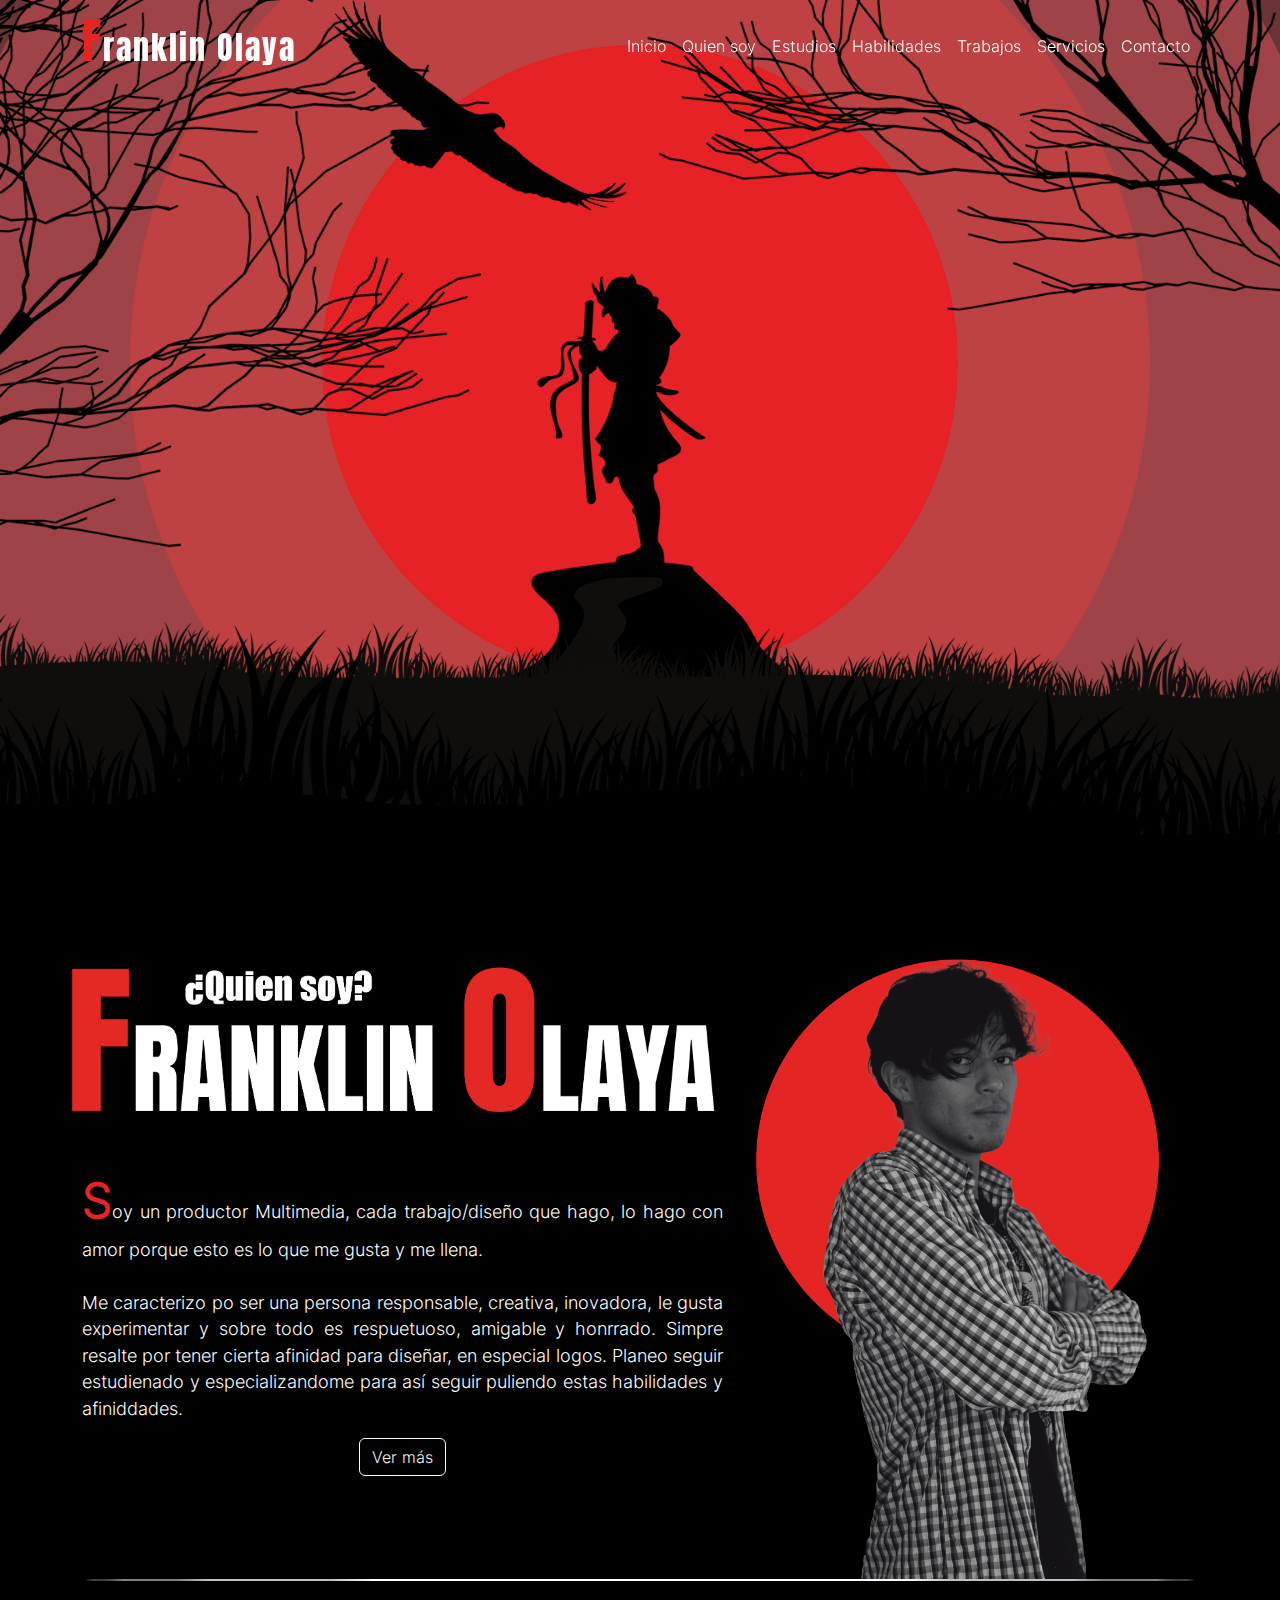
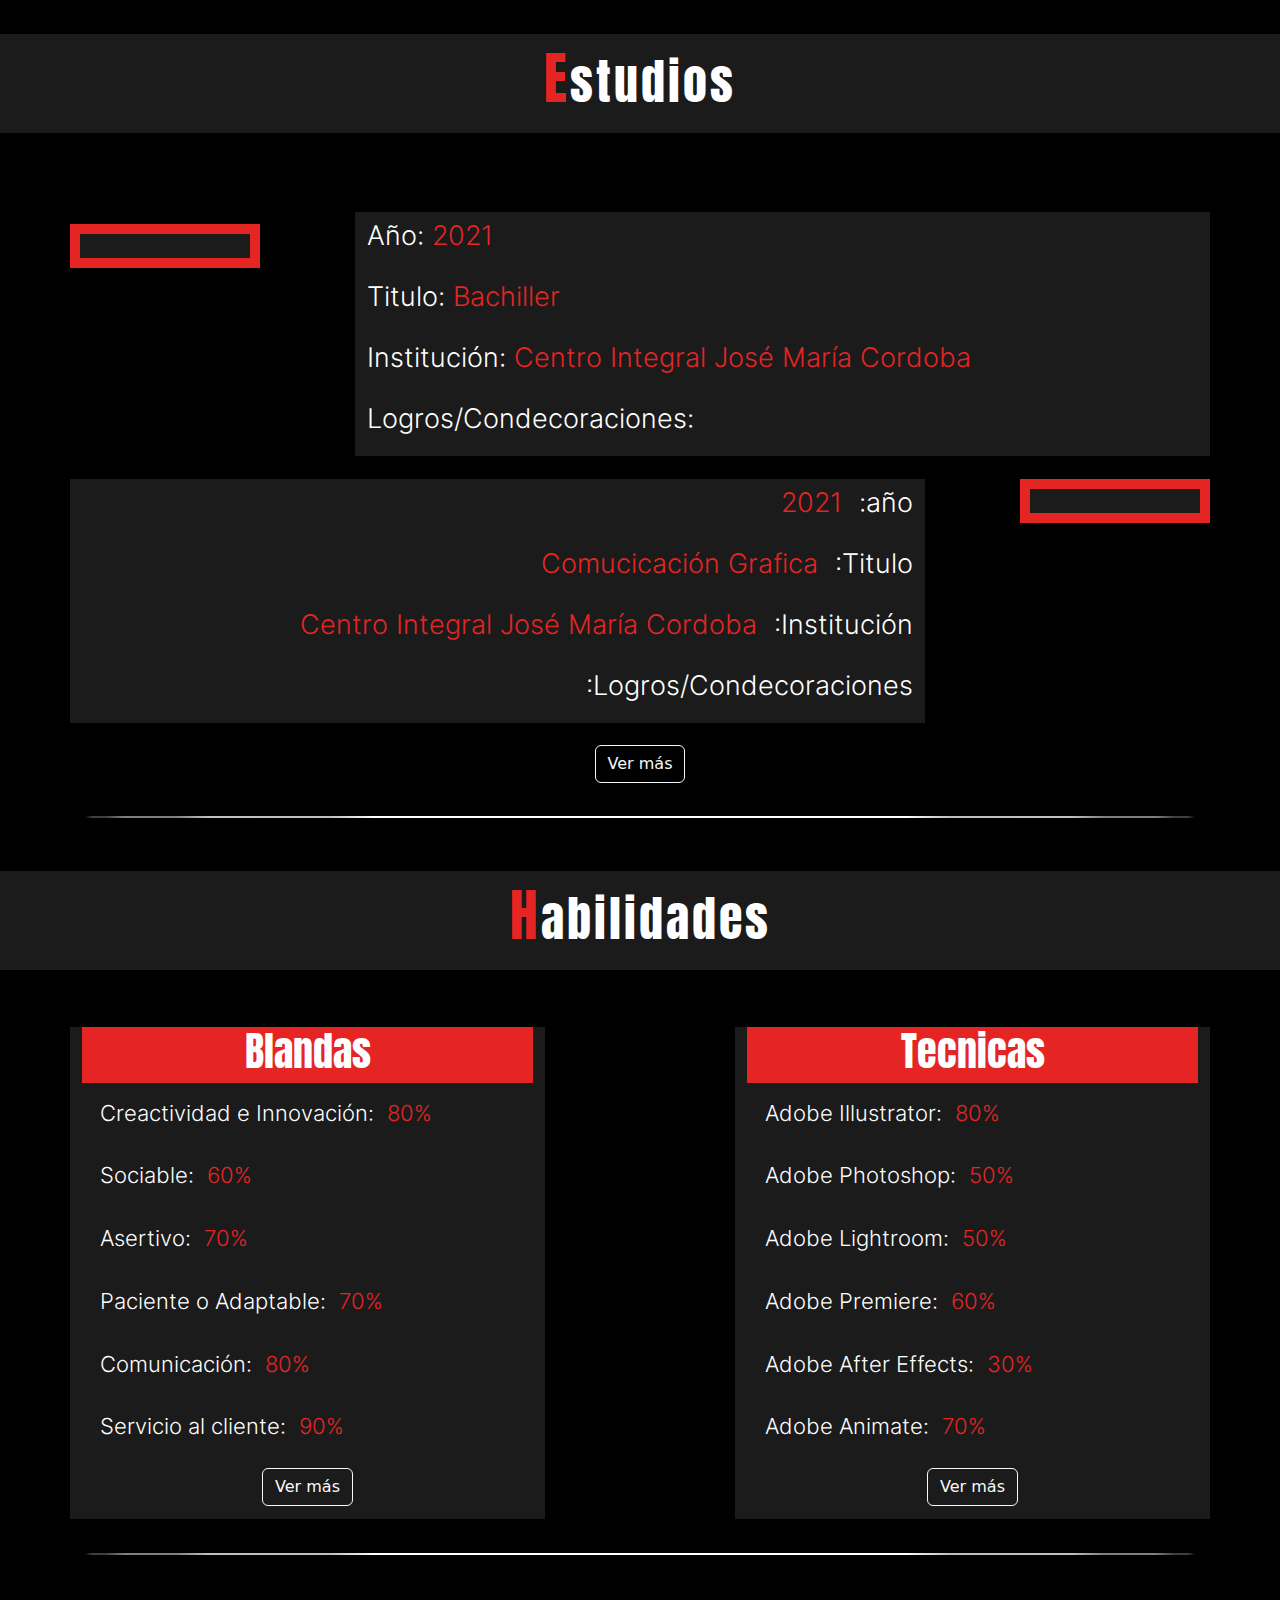
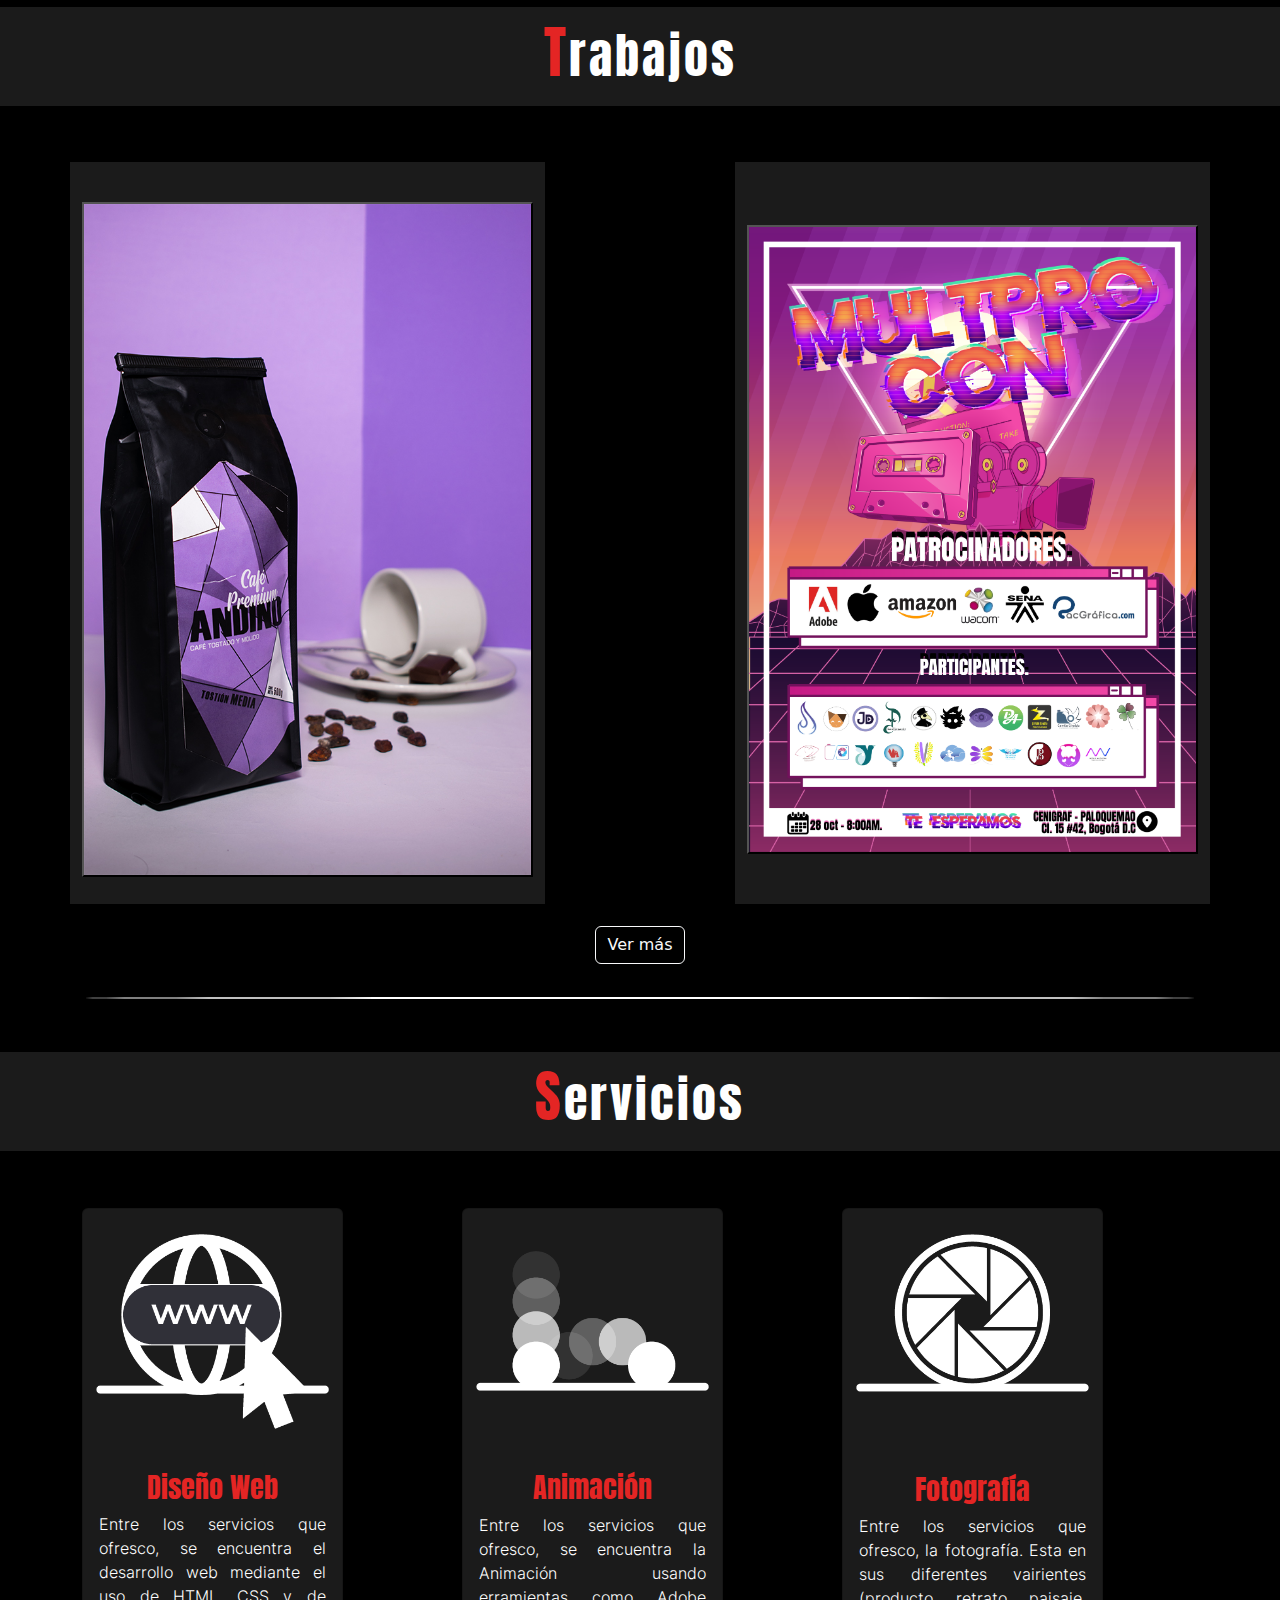
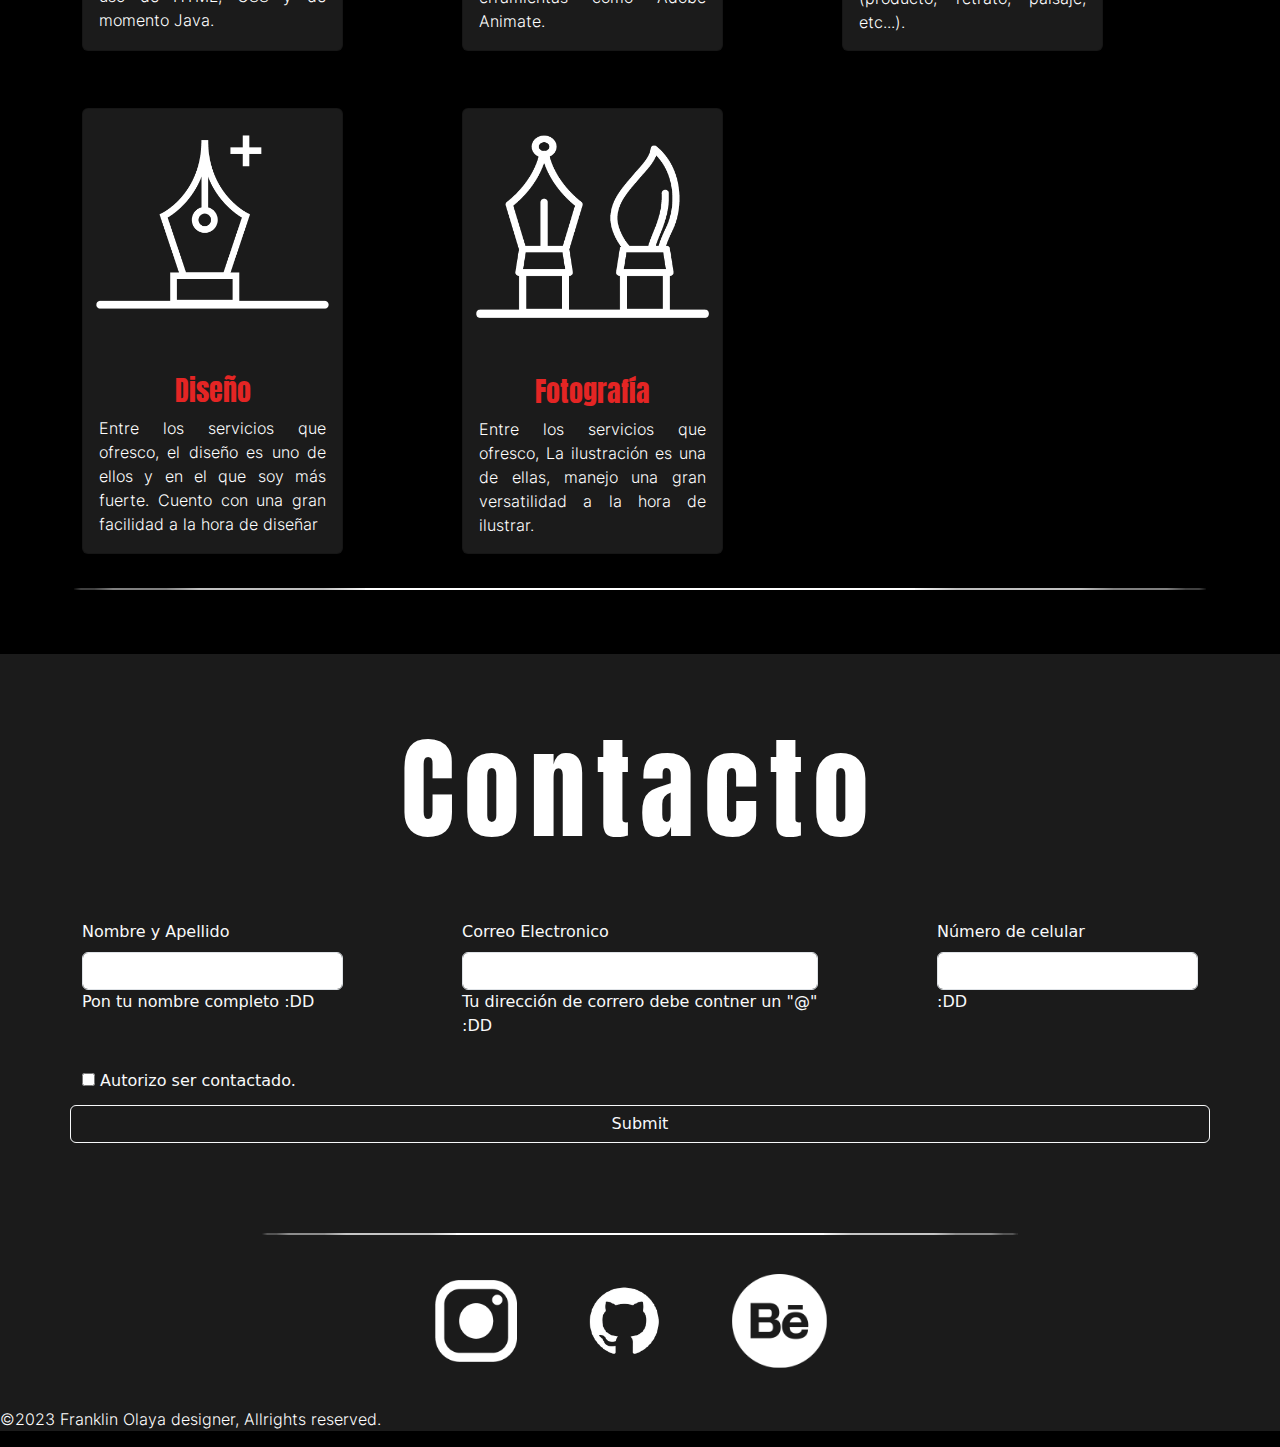
==== commit baa3f86a: "Portafolio versión... Ya no sé que versión es, pero ahí vamos familia." ====
--- a/index.html
+++ b/index.html
@@ -11,35 +11,50 @@
   <body>
     <!-- Inicio del Navbar/menu -->
     <header id="header">
-      <a class="logo" href="">Aqui va mi logo xd</a>
-      <nav class="navbar-expand-lg">
-        <ul>
-          <li><a href="#inicio">Inicio</a></li>
-          <li class="nav-item dropdown">
-            <a class="nav-link dropdown-toggle" href="#" role="button" data-bs-toggle="dropdown" aria-expanded="true" style="color: white;">
-              Quien soy
-            </a>
-            <ul class="dropdown-menu">
-              <li><a class="dropdown-item" href="#yo">Franklin</a></li>
-              <li><a class="dropdown-item" href="#estudios">Estudios</a></li>
-              <li><a class="dropdown-item" href="#habilidades">Habilidades</a></li>
+      <nav class="navbar navbar-expand-lg navbar-light navbar-white fixed-top">
+        <div class="container">
+          <a class="navbar-brand" href="#"><h1 class="inini">Franklin Olaya</h1></a>
+
+          <button class="navbar-toggler" type="button" data-bs-toggle="collapse" data-bs-target="#navbarNav" aria-controls="navbarNav" aria-expanded="false" aria-label="Toggle navigation">
+            <span class="navbar-toggler-icon"></span>
+          </button>
+
+          <div class="collapse navbar-collapse" id="navbarNav">
+            <ul class="navbar-nav ms-auto">
+              <li class="nav-item">
+                <a class="nav-link active" aria-current="page" href="#inicio" style="color: white; font-family: inter;">Inicio</a>
+              </li>
+              <li class="nav-item">
+                <a class="nav-link active" href="#yo" style="color: white; font-family: inter;">Quien soy</a>
+              </li>
+              <li class="nav-item">
+                <a class="nav-link active" href="#estudios" style="color: white; font-family: inter;">Estudios</a>
+              </li>
+              <li class="nav-item">
+                <a class="nav-link active" href="#habilidades" style="color: white; font-family: inter;">Habilidades</a>
+              </li>
+              <li class="nav-item">
+                <a class="nav-link active" href="#trabajos" style="color: white; font-family: inter;">Trabajos</a>
+              </li>
+              <li class="nav-item">
+                <a class="nav-link active" href="#servicios" style="color: white; font-family: inter;">Servicios</a>
+              </li>
+              <li class="nav-item">
+                <a class="nav-link active" href="contacto.html" target="_blank" style="color: white; font-family: inter;">Contacto</a>
+              </li>
             </ul>
-          </li>
-          <li><a href="#trabajos">Trabajos</a></li>
-          <li><a href="#servicios">Servicios</a></li>
-          <li><a href="#contacto">Contacto</a></li>
-        </ul>
+          </div>
+        </div>
       </nav>
+    </header>
     <!-- Imagenes del Parallaz -->
-    </header>
+    
     <section id="inicio">
-      <img src="images/1.png" alt="" id="arbol">
-      <img src="images/2.png" alt="" id="agua">
-      <img src="images/3.png" alt="" id="m1">
-      <img src="images/4.png" alt="" id="m2">
-      <img src="images/5.png" alt="" id="m3">
-      <img src="images/6.png" alt="" id="cielo">
-      <img src="images/7.png" alt="" id="fondo">
+      <img src="images/pastob.png" alt="" id="arbol">
+      <img src="images/japaro.png" alt="" id="agua">
+      <img src="images/pastog.png" alt="" id="m1">
+      <img src="images/samu.png" alt="" id="m2">
+      <img src="images/fondo.png" alt="" id="m3">
     </section>
     <!-- Primera sección (yo) -->
     <div class="container">
@@ -488,6 +503,7 @@
         <div class="boton">
           <button type="button" class="btn btn-outline-light but2" id="ocultobtn5">Ver más</button>
         </div>
+        <div class="col-xs12- col-md-12 col-lg-12 linea2"></div>
       </div>
       
          
@@ -569,6 +585,8 @@
               </div>
             </div>
           </div>
+          <!-- separador -->
+          <div class="col-xs12- col-md-12 col-lg-12 linea2"></div>
         </div>
 
       </div>
@@ -582,11 +600,58 @@
             </div>
           </div>
           <!-- zona imput -->
-          <div class="row">
-            <div class="col-xs-12 col-md-12 col-lg-3 formu">
-              
-            </div>
-          </div>
+          <div class="formulario">
+              <form class="row">
+                <div class="co-xs-12 co-md-12 col-lg-3 nomb">
+                  <label for="nombre" class="form-label text-light">Nombre y Apellido</label>
+                  <input type="text" class="form-control" id="nombre" name="nombre" aria-describedby="emailHelp">
+                  <div id="emailHelp" class="form-label text-light">Pon tu nombre completo :DD</div>
+                </div>
+                <div class="col-lg-1"></div>
+                <div class="col-xs-12 col-md-12 col-lg-4 correo">
+                    <label for="nombre" class="form-label text-light">Correo Electronico</label>
+                    <input type="email" class="form-control" id="correo" name="correo" aria-describedby="emailHelp">
+                    <div id="emailHelp" class="form-label text-light">Tu dirección de correro debe contner un "@" :DD</div>
+                </div>
+                <div class="col-lg-1"></div>
+                <div class="col-xs-12 col-md-12 col-lg-3 celular">
+                    <label for="celular" class="form-label text-light">Número de celular</label>
+                    <input type="text" class="form-control" id="cell" name="cell" aria-describedby="emailHelp">
+                    <div id="emailHelp" class="form-label text-light"> :DD</div>
+                </div>
+                <div class="check">
+                  <input type="checkbox" class="form-check-imput" id="exampleCheck1">
+                  <label for="exampleCheck1" class="form-check-label text-light">Autorizo ser contactado.</label>
+                </div>
+                
+                  
+                  <input type="submit" class="btn btn-outline-light envi">
+                
+              </form>
+            </div>
+            <!-- sepador -->
+            <div class="row sepafo">
+              <div class="col-lg-2"></div>
+              <div class="col-xs12- col-md-12 col-lg-8 linea2"></div>
+              <div class="col-lg-2"></div>
+            </div>
+          </div>
+          <div class="redes">
+            <div class="row">
+              <div class="col-lg-4"></div>
+              <div class="col-lg-4 cred">
+                <div class="conred">
+                  <a href="https://www.instagram.com/im_the_kks/" target="_blank"><img src="images/insta.png" class="red1" width="20%" alt=""></a>
+                  <a href="https://github.com/ImTheKks" target="_blank"><img src="images/git.png" class="red1" width="20%" alt=""></a>
+                  <a href="" target="_blank"><img src="images/beh.png" class=red2 width="23%" alt=""></a>
+                </div>
+              </div>
+              <div class="col-lg-4"></div>
+            </div>
+          </div>
+        </div>
+        <div class="inc">
+          <p>©2023 Franklin Olaya designer, Allrights reserved.</p>
         </div>
       </footer>
     </div>
--- a/css/style.css
+++ b/css/style.css
@@ -4,7 +4,7 @@
     margin: 0;
 }
 body{
-    background-color: rgb(6, 6, 6);
+    background-color: black;
     min-height: 100vh;
     overflow-x: hidden; 
 }
@@ -25,60 +25,54 @@
     font-family: inter;
     src: url(../fonts/Inter-Light.ttf);
 }
-header{
-    position: fixed;
-    top: 0;
-    left: 0;
+
+.nav-link{
+    position: relative;
+}
+
+.nav-link::after {
+    content: '';
+    opacity: 0;
+    transition: all 0.2s;
+    height: 2px;
     width: 100%;
-    z-index: 2000;
-    display: flex;
-    justify-content: space-around;
-    transition: 0.5s;
-}
-header .logo{
-    position: relative;
-    color: white;
-    text-decoration: none;
-    display: flex;
-    align-items: center;
+    background-color: white;
+    position: absolute;
+    bottom: 0;
+    left: 0;ç
+}
+
+.nav-link:hover::after{
+    opacity: 1;
+}
+
+.navbar{
+    transition: 0.4s;
+}
+
+
+.navbar-scrolled{
+    background-color:#1b1b1b;
+    box-shadow: 0 3px 10px rgba(0, 0, 0, 0.15);
+}
+.inini{
+    color: white;
+    font-size: 2rem;
+    font-family: Anton;
+    letter-spacing: 2px;
+}
+.inini::first-letter{
+    color:#E42524 ;
+    font-size: 3rem;
+}
+
     
-}
-nav{
-    display: flex;
-    justify-content: center;
-    align-items: center;
-    margin-top: 0.8%;
-    
-}
-header ul{
-    position: relative;
-    display: flex;
-    justify-content: center;
-    align-items: center;
-    
-    
-}
-header ul li{
-    list-style: none;
-    margin-left: 8%;
-}
-header ul a{
-    position: relative;
-    margin: 10%;
-    text-decoration: none;
-    letter-spacing: 1px;
-    transition: 0.5s;
-    color: white;
-}
-header.abajo{
-    background-color: #1b1b1b;
-}
-.navbar{
-    position: fixed;
-    top: 0;
-    left: 0;
-}
+
+
+
+
 section{
+    background-color: black;
     position: relative;
     width: 100%;
     min-height: 100vh;
@@ -365,6 +359,8 @@
  }
  .servi{
     margin-top: 5%;
+    display: flex;
+    justify-content: center;
  }
 
 .conimg{
@@ -387,7 +383,9 @@
     margin-top: 15%;
 }
 .olasss{
-   margin-bottom: 10%;
+   margin-bottom: 5%;
+   display: flex;
+   
 }.carta2{
     margin-top: 9%;
 }
@@ -397,19 +395,9 @@
 .bm{
     margin-bottom: 3%;
 }
-.footer{
-    background-color: #1b1b1b;
-}
-.cont{
-    margin-top: 10%;
-}
-.contacto{
-    color: white;
-    font-family: Anton;
-    font-size: 5rem;
-    text-align: center;
-    letter-spacing: 15px;
-}
+
+
+
 .vmodal{
     position: fixed;
     top: 0;
@@ -420,6 +408,7 @@
     display: flex;
     z-index: 2001;
     display: none;
+    transition: 3s;
 }
 .vmodal-show{
     display: block;
@@ -475,12 +464,15 @@
     display: flex;
     z-index: 2001;
     display: none;
+    transition: 3s;
 }
 .vmodal-show2{
     display: block;
+    transition: 3s;
 }
 .vmodal-show3{
     display: block;
+    transition: 3s;
 }
 .vmodal-show4{
     display: block;
@@ -488,3 +480,51 @@
 .vmodal-show5{
     display: block;
 }
+.cont{
+    margin-top: 6%;
+}
+.footer{
+    background-color: #1b1b1b;
+}
+.contacto{
+    color: white;
+    font-family: Anton;
+    font-size: 7rem;
+    text-align: center;
+    letter-spacing: 10px;
+}
+.formulario{
+    margin-top: 5%;
+}
+.sepafo{
+    margin-top: 5%;
+}
+.cred{
+    margin-top: 3%;
+    display: flex;
+    justify-content: center;
+}
+
+.redes{
+    margin-bottom: 3%;
+}
+.red1{
+    justify-content: center;
+    margin-right: 15%;
+    
+    
+}
+.check{
+    margin-top: 2%;
+}
+.envi{
+    margin-top: 1%;
+}
+.envi:hover{
+    background-color:#E42524;
+    color: white;
+}
+.inc{
+    color: white;
+    font-family: inter;
+}
